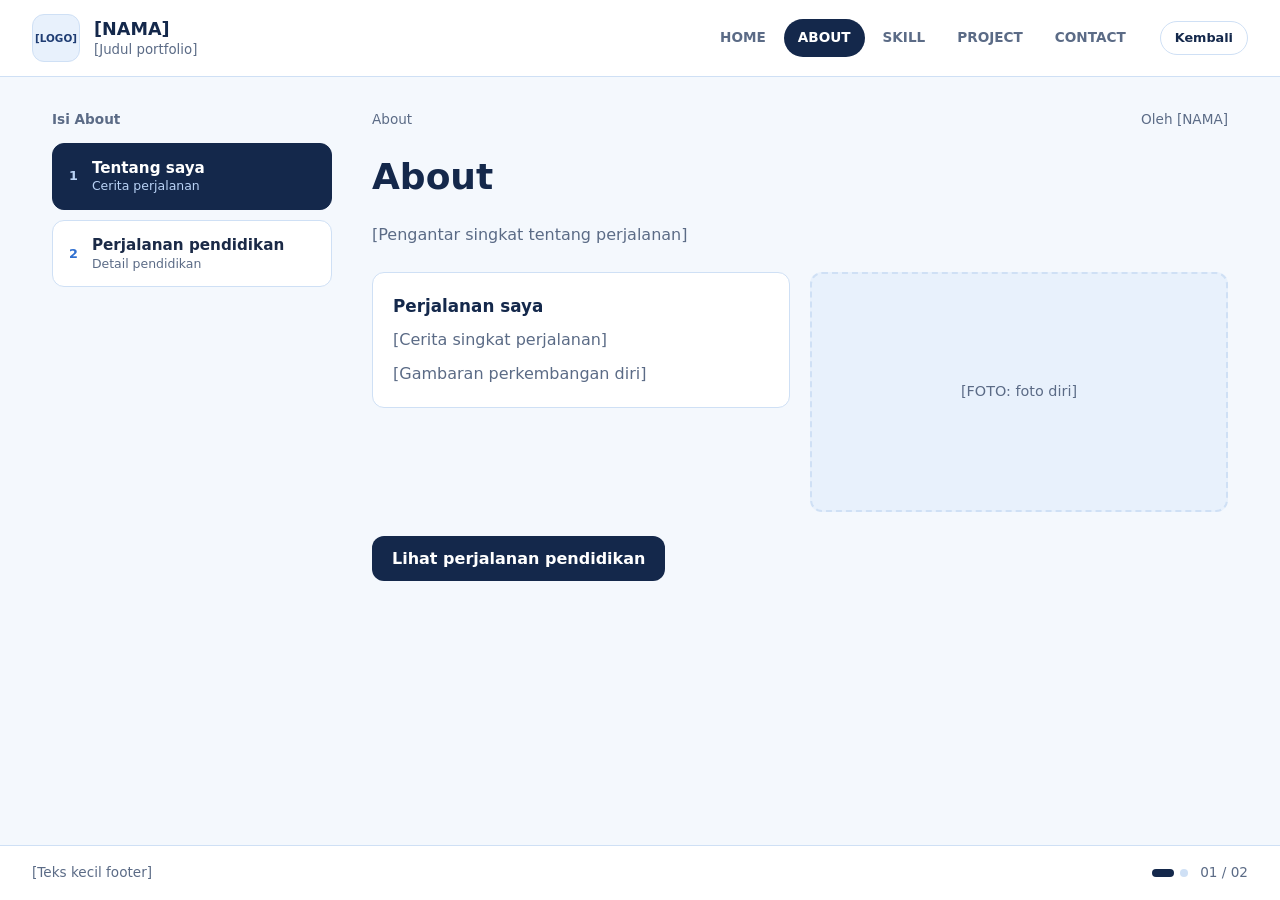
==== about.html @ 1fc6179e "awalan" ====
<!DOCTYPE html>
<html lang="id">
<head>
  <meta charset="UTF-8">
  <meta name="viewport" content="width=device-width, initial-scale=1">
  <title>About | [NAMA]</title>
  <link rel="stylesheet" href="css/base.css">
  <link rel="stylesheet" href="css/layout.css">
  <link rel="stylesheet" href="css/components.css">
  <link rel="stylesheet" href="css/responsive.css">
  <script src="js/script.js" defer></script>
</head>
<body>
  <header class="site-header">
    <a class="brand" href="index.html">
      <span class="brand-logo">[LOGO]</span>
      <span class="brand-text"><strong>[NAMA]</strong><small>[Judul portfolio]</small></span>
    </a>
    <div class="header-right">
      <button class="menu-toggle" type="button" aria-expanded="false" aria-controls="main-nav">Menu</button>
      <nav class="main-nav" id="main-nav" aria-label="Navigasi utama">
        <ul>
          <li><a href="index.html">HOME</a></li>
          <li><a href="about.html" aria-current="page">ABOUT</a></li>
          <li><a href="skill.html">SKILL</a></li>
          <li><a href="project.html">PROJECT</a></li>
          <li><a href="contact.html">CONTACT</a></li>
        </ul>
      </nav>
      <a class="back-link" href="index.html">Kembali</a>
    </div>
  </header>

  <div class="layout">
    <aside class="sidebar">
      <nav aria-label="Isi About">
        <p class="sidebar-title">Isi About</p>
        <ul class="side-list">
          <li><a class="side-item is-active" aria-current="page" href="#cerita"><span class="side-num">1</span><span class="side-text"><strong>Tentang saya</strong><small>Cerita perjalanan</small></span></a></li>
          <li><a class="side-item" href="#pendidikan"><span class="side-num">2</span><span class="side-text"><strong>Perjalanan pendidikan</strong><small>Detail pendidikan</small></span></a></li>
        </ul>
      </nav>
    </aside>
    <main class="content">
      <article class="panel" id="cerita">
        <div class="content-top">
          <p class="breadcrumb">About</p>
          <p class="author">Oleh [NAMA]</p>
        </div>
        <h1>About</h1>
        <p class="lead">[Pengantar singkat tentang perjalanan]</p>
        <section class="two-column">
          <div class="card"><h2>Perjalanan saya</h2><p>[Cerita singkat perjalanan]</p><p>[Gambaran perkembangan diri]</p></div>
          <div class="photo-placeholder" role="img" aria-label="Tempat foto">[FOTO: foto diri]</div>
        </section>
        <a class="button" href="#pendidikan">Lihat perjalanan pendidikan</a>
      </article>
      <article class="panel" id="pendidikan" hidden>
        <div class="content-top">
          <p class="breadcrumb">About · Perjalanan pendidikan</p>
          <p class="author">Oleh [NAMA]</p>
        </div>
        <h1>Perjalanan pendidikan</h1>
        <p class="lead">[Pengantar singkat pendidikan]</p>
        <ol class="timeline"><li class="timeline-item"><p class="timeline-year">[Tahun]</p><div class="card"><h3>[Jenjang]</h3><p>[Nama institusi]</p><p>[Keterangan]</p></div></li><li class="timeline-item"><p class="timeline-year">[Tahun]</p><div class="card"><h3>[Jenjang]</h3><p>[Nama institusi]</p><p>[Keterangan]</p></div></li><li class="timeline-item"><p class="timeline-year">[Tahun]</p><div class="card"><h3>[Jenjang]</h3><p>[Nama institusi]</p><p>[Keterangan]</p></div></li></ol>
      </article>
    </main>
  </div>

  <footer class="site-footer">
    <p class="footer-note">[Teks kecil footer]</p>
    <div class="page-indicator" role="img" aria-label="Halaman 1 dari 2"><span class="dots"><span class="dot is-active"></span><span class="dot"></span></span><span class="count">01 / 02</span></div>
  </footer>
</body>
</html>
---- css/base.css ----
/* base.css - warna, font, reset, aturan dasar. Ubah warna tema di :root. */
:root {
  --bg: #f4f8fd;
  --surface: #ffffff;
  --tint: #e8f1fc;
  --line: #cfe0f5;
  --navy: #14284b;
  --navy-soft: #1f3d73;
  --blue: #2f6fd0;
  --ink: #1b2a47;
  --muted: #5b6b86;
  --green: #1e9e5a;
  --red: #d64545;
  --radius: 12px;
  --font: "Segoe UI", system-ui, -apple-system, Roboto, Arial, sans-serif;
}

*, *::before, *::after { box-sizing: border-box; }
html { scroll-behavior: smooth; }
@media (prefers-reduced-motion: reduce) { html { scroll-behavior: auto; } }
body {
  margin: 0;
  min-height: 100vh;
  display: flex;
  flex-direction: column;
  background: var(--bg);
  color: var(--ink);
  font-family: var(--font);
  line-height: 1.6;
}
h1, h2, h3, p, ul, ol { margin: 0; }
ul, ol { padding: 0; list-style: none; }
a { color: inherit; text-decoration: none; }
button { font: inherit; cursor: pointer; }
[hidden] { display: none !important; }

h1 { font-size: 2.25rem; line-height: 1.2; color: var(--navy); }
h2 { font-size: 1.05rem; color: var(--navy); }
h3 { font-size: 0.95rem; color: var(--navy); }

:focus-visible { outline: 3px solid var(--blue); outline-offset: 2px; }

.visually-hidden {
  position: absolute; width: 1px; height: 1px; overflow: hidden;
  clip: rect(0 0 0 0); white-space: nowrap;
}
---- css/layout.css ----
/* layout.css - kerangka halaman: header, sidebar + konten, footer. */
.site-header {
  display: flex;
  align-items: center;
  justify-content: space-between;
  gap: 24px;
  padding: 14px 32px;
  background: var(--surface);
  border-bottom: 1px solid var(--line);
}
.header-right { display: flex; align-items: center; gap: 20px; }

.layout {
  flex: 1;
  display: grid;
  grid-template-columns: 280px minmax(0, 1fr);
  gap: 40px;
  width: 100%;
  max-width: 1240px;
  margin: 0 auto;
  padding: 32px;
}
.layout--single { grid-template-columns: minmax(0, 1fr); }
.layout--single .content { max-width: 980px; width: 100%; margin: 0 auto; }

.sidebar { align-self: start; position: sticky; top: 24px; }
.content { display: flex; flex-direction: column; gap: 24px; min-width: 0; }
.panel, .content > article { display: flex; flex-direction: column; gap: 24px; }
.content-top { display: flex; justify-content: space-between; gap: 16px; }

.site-footer {
  display: flex;
  align-items: center;
  justify-content: space-between;
  gap: 16px;
  padding: 16px 32px;
  background: var(--surface);
  border-top: 1px solid var(--line);
  color: var(--muted);
  font-size: 0.85rem;
}
---- css/components.css ----
/* components.css - bagian-bagian kecil yang dipakai berulang. */

/* ---------- Header ---------- */
.brand { display: flex; align-items: center; gap: 14px; }
.brand-logo {
  display: grid; place-items: center;
  width: 48px; height: 48px;
  border: 1px solid var(--line); border-radius: var(--radius);
  background: var(--tint); color: var(--navy-soft);
  font-size: 0.65rem; font-weight: 700;
}
.brand-text { display: flex; flex-direction: column; line-height: 1.3; }
.brand-text strong { color: var(--navy); font-size: 1.1rem; }
.brand-text small { color: var(--muted); }

.main-nav ul { display: flex; gap: 4px; }
.main-nav a {
  display: block; padding: 8px 14px; border-radius: 999px;
  color: var(--muted); font-size: 0.85rem; font-weight: 600;
}
.main-nav a:hover { background: var(--tint); color: var(--navy); }
.main-nav a[aria-current="page"] { background: var(--navy); color: #fff; }

.back-link {
  padding: 6px 14px; border: 1px solid var(--line); border-radius: 999px;
  color: var(--navy); font-size: 0.8rem; font-weight: 600;
}
.back-link:hover { background: var(--tint); }
.menu-toggle { display: none; }  /* ditampilkan di responsive.css */

/* ---------- Sidebar ---------- */
.sidebar-title { margin-bottom: 12px; color: var(--muted); font-size: 0.85rem; font-weight: 600; }
.side-list { display: flex; flex-direction: column; gap: 10px; }
.side-item {
  position: relative;
  display: flex; align-items: center; gap: 14px;
  padding: 14px 40px 14px 16px;
  border: 1px solid var(--line); border-radius: var(--radius);
  background: var(--surface);
}
.side-item:hover { border-color: var(--blue); }
.side-item.is-active { background: var(--navy); border-color: var(--navy); color: #fff; }
.side-num { color: var(--blue); font-size: 0.8rem; font-weight: 700; }
.side-item.is-active .side-num { color: #b9d2f5; }
.side-text { display: flex; flex-direction: column; line-height: 1.35; }
.side-text strong { font-size: 0.95rem; }
.side-text small { color: var(--muted); font-size: 0.78rem; }
.side-item.is-active small { color: #b9d2f5; }

/* ---------- Status project ---------- */
.status-dot { display: inline-block; width: 10px; height: 10px; border-radius: 50%; }
.status-dot--yes { background: var(--green); }
.status-dot--no { background: var(--red); }
.side-item .status-dot { position: absolute; top: 10px; right: 12px; box-shadow: 0 0 0 2px var(--surface); }
.side-item.is-active .status-dot { box-shadow: 0 0 0 2px var(--navy); }
.status-badge {
  display: inline-flex; align-items: center; gap: 8px; align-self: flex-start;
  padding: 4px 12px; border: 1px solid var(--line); border-radius: 999px;
  background: var(--surface); font-size: 0.8rem; color: var(--muted);
}

/* ---------- Isi halaman ---------- */
.breadcrumb, .author { color: var(--muted); font-size: 0.85rem; }
.lead { max-width: 65ch; color: var(--muted); }

.card {
  display: flex; flex-direction: column; gap: 8px;
  padding: 20px;
  border: 1px solid var(--line); border-radius: var(--radius);
  background: var(--surface);
}
.card p { color: var(--muted); }
.card-link:hover { border-color: var(--blue); }

.info-grid, .shortcut-grid { display: grid; gap: 16px; }
.info-grid { grid-template-columns: repeat(auto-fit, minmax(220px, 1fr)); }
.shortcut-grid { grid-template-columns: repeat(auto-fit, minmax(180px, 1fr)); }
.info-grid--two { grid-template-columns: repeat(auto-fit, minmax(280px, 1fr)); }

.two-column { display: grid; grid-template-columns: repeat(auto-fit, minmax(300px, 1fr)); gap: 20px; align-items: start; }

.photo-placeholder {
  display: grid; place-items: center; text-align: center;
  min-height: 240px; padding: 16px;
  border: 2px dashed var(--line); border-radius: var(--radius);
  background: var(--tint); color: var(--muted); font-size: 0.9rem;
}

.concept-map {
  display: flex; flex-direction: column; align-items: center; gap: 20px;
  padding: 24px; border-radius: var(--radius); background: var(--tint);
}
.concept-main {
  padding: 14px 28px; border-radius: var(--radius);
  background: var(--navy); color: #fff; font-weight: 600; text-align: center;
}
.concept-sub { display: flex; flex-wrap: wrap; justify-content: center; gap: 12px; }
.concept-sub li {
  padding: 10px 16px; border: 1px solid var(--line); border-radius: var(--radius);
  background: var(--surface); color: var(--muted); font-size: 0.85rem;
}

.point-list { display: flex; flex-direction: column; }
.point-list li { padding: 14px 0; border-bottom: 1px solid var(--line); }
.point-list li:first-child { padding-top: 0; }
.point-list p { color: var(--muted); font-size: 0.9rem; }

.note-box {
  display: flex; flex-direction: column; gap: 4px;
  padding: 16px 20px;
  border: 1px solid var(--line); border-left: 4px solid var(--navy); border-radius: var(--radius);
  background: var(--surface);
}
.note-box p { color: var(--muted); }

.tag-list { display: flex; flex-wrap: wrap; gap: 8px; }
.tag-list li { padding: 2px 12px; border-radius: 999px; background: var(--tint); color: var(--navy-soft); font-size: 0.85rem; }

.button {
  display: inline-block; align-self: flex-start;
  padding: 10px 20px; border-radius: var(--radius);
  background: var(--navy); color: #fff; font-weight: 600;
}
.button:hover { background: var(--navy-soft); }
.button--small { padding: 6px 14px; font-size: 0.85rem; margin-top: 8px; }

.timeline { display: flex; flex-direction: column; gap: 16px; border-left: 2px solid var(--line); padding-left: 20px; }
.timeline-year { margin-bottom: 4px; color: var(--blue); font-size: 0.85rem; font-weight: 700; }

/* ---------- Indikator halaman (footer) ---------- */
.page-indicator { display: flex; align-items: center; gap: 12px; }
.dots { display: flex; gap: 6px; }
.dot { width: 8px; height: 8px; border-radius: 999px; background: var(--line); }
.dot.is-active { width: 22px; background: var(--navy); }
---- css/responsive.css ----
/* responsive.css - tablet dan smartphone. Desktop ada di file css lain. */

/* ---------- Tablet dan di bawahnya (max 820px) ---------- */
@media (max-width: 820px) {
  .site-header { position: relative; padding: 12px 20px; }
  .layout { grid-template-columns: minmax(0, 1fr); gap: 20px; padding: 20px; }
  .site-footer { padding: 14px 20px; }

  /* Navbar menjadi menu dropdown yang dibuka tombol Menu */
  .menu-toggle {
    display: inline-block; padding: 6px 14px;
    border: 1px solid var(--line); border-radius: 999px;
    background: var(--surface); color: var(--navy); font-size: 0.8rem; font-weight: 600;
  }
  .main-nav {
    display: none; position: absolute; top: 100%; left: 0; right: 0; z-index: 10;
    padding: 8px 20px 16px; background: var(--surface);
    border-bottom: 1px solid var(--line);
  }
  .main-nav.is-open { display: block; }
  .main-nav ul { flex-direction: column; }
  .main-nav a { border-radius: var(--radius); padding: 12px 14px; }
  .header-right { gap: 10px; }

  /* Sidebar menjadi deretan tab yang bisa digeser ke samping */
  .sidebar { position: static; }
  .side-list { flex-direction: row; overflow-x: auto; padding-bottom: 6px; }
  .side-item { flex: 0 0 auto; min-width: 170px; }
  .side-text strong { white-space: nowrap; }
}

/* ---------- Smartphone (max 560px) ---------- */
@media (max-width: 560px) {
  h1 { font-size: 1.7rem; }
  .site-header { padding: 10px 16px; }
  .brand-logo { width: 40px; height: 40px; }
  .brand-text strong { font-size: 1rem; }
  .layout { padding: 16px; }
  .content-top { flex-direction: column; gap: 0; }
  .two-column { grid-template-columns: minmax(0, 1fr); }
  .photo-placeholder { min-height: 180px; }
  .site-footer { flex-direction: column; align-items: flex-start; gap: 8px; }
  .page-indicator { align-self: flex-end; }
}
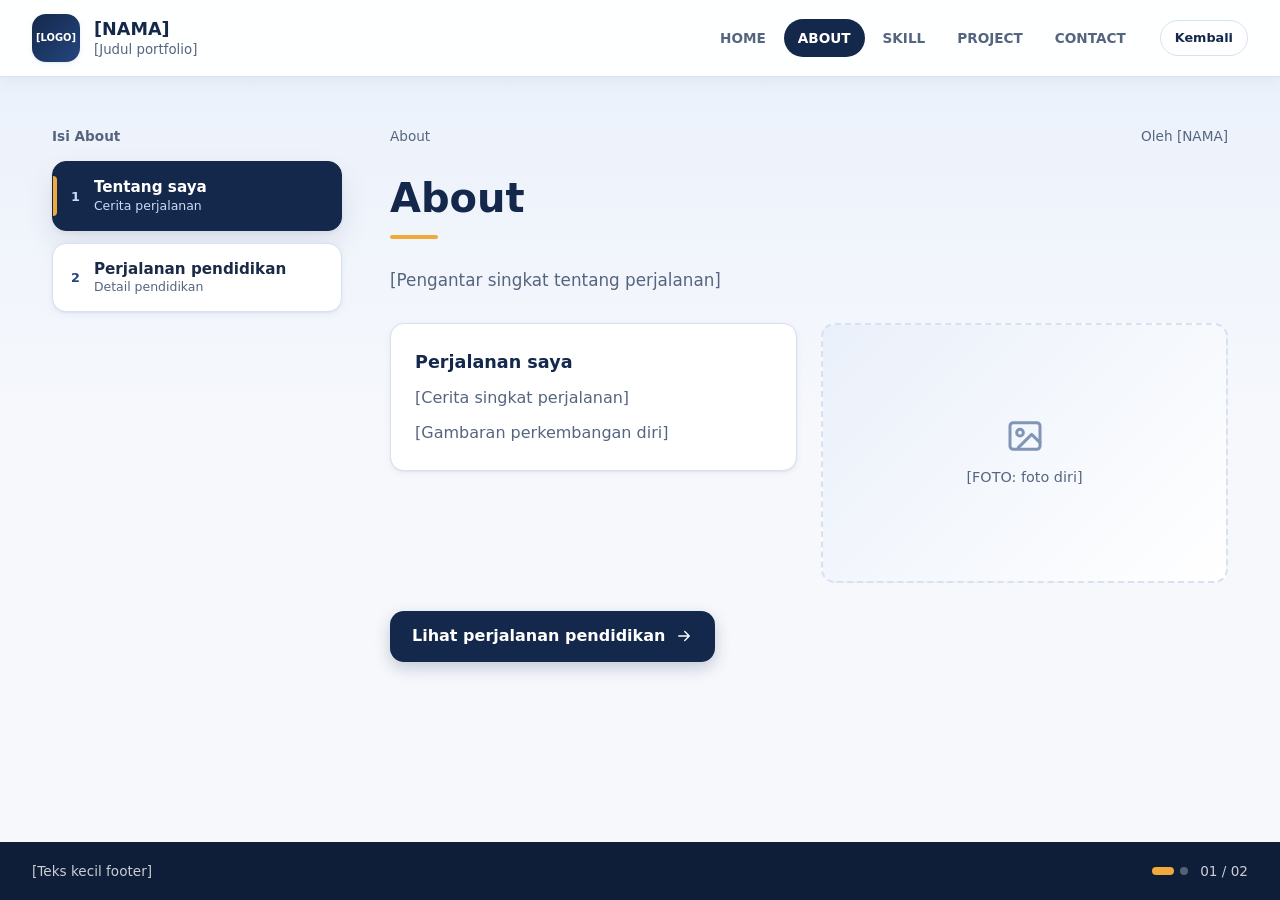
==== commit c83f7c1f: "revisi ui" ====
--- a/about.html
+++ b/about.html
@@ -20,14 +20,14 @@
       <button class="menu-toggle" type="button" aria-expanded="false" aria-controls="main-nav">Menu</button>
       <nav class="main-nav" id="main-nav" aria-label="Navigasi utama">
         <ul>
-          <li><a href="index.html">HOME</a></li>
-          <li><a href="about.html" aria-current="page">ABOUT</a></li>
-          <li><a href="skill.html">SKILL</a></li>
-          <li><a href="project.html">PROJECT</a></li>
-          <li><a href="contact.html">CONTACT</a></li>
+          <li><a href="index.html#home">HOME</a></li>
+          <li><a href="index.html#about" aria-current="true">ABOUT</a></li>
+          <li><a href="index.html#skill">SKILL</a></li>
+          <li><a href="index.html#project">PROJECT</a></li>
+          <li><a href="index.html#contact">CONTACT</a></li>
         </ul>
       </nav>
-      <a class="back-link" href="index.html">Kembali</a>
+      <a class="back-link" href="index.html#about">Kembali</a>
     </div>
   </header>
 
@@ -51,9 +51,9 @@
         <p class="lead">[Pengantar singkat tentang perjalanan]</p>
         <section class="two-column">
           <div class="card"><h2>Perjalanan saya</h2><p>[Cerita singkat perjalanan]</p><p>[Gambaran perkembangan diri]</p></div>
-          <div class="photo-placeholder" role="img" aria-label="Tempat foto">[FOTO: foto diri]</div>
+          <div class="photo-placeholder" role="img" aria-label="Tempat foto"><svg viewBox="0 0 24 24" fill="none" stroke="currentColor" stroke-width="1.8" stroke-linecap="round" stroke-linejoin="round" aria-hidden="true"><rect x="3" y="4" width="18" height="16" rx="2"/><circle cx="9" cy="10" r="2"/><path d="M21 16l-5-5-8 8"/></svg><span>[FOTO: foto diri]</span></div>
         </section>
-        <a class="button" href="#pendidikan">Lihat perjalanan pendidikan</a>
+        <a class="button" href="#pendidikan">Lihat perjalanan pendidikan<svg viewBox="0 0 24 24" fill="none" stroke="currentColor" stroke-width="1.8" stroke-linecap="round" stroke-linejoin="round" aria-hidden="true"><path d="M5 12h14M13 6l6 6-6 6"/></svg></a>
       </article>
       <article class="panel" id="pendidikan" hidden>
         <div class="content-top">
--- a/css/base.css
+++ b/css/base.css
@@ -1,32 +1,48 @@
-/* base.css - warna, font, reset, aturan dasar. Ubah warna tema di :root. */
+/* base.css - warna (60-30-10), font, reset. Ubah warna tema di :root. */
 :root {
-  --bg: #f4f8fd;
+  /* 60% putih / terang */
+  --white: #ffffff;
+  --bg: #f6f8fc;
   --surface: #ffffff;
-  --tint: #e8f1fc;
-  --line: #cfe0f5;
+  --tint: #eaf0fa;
+  --line: #d7e1f0;
+  /* 30% navy */
   --navy: #14284b;
-  --navy-soft: #1f3d73;
-  --blue: #2f6fd0;
+  --navy-soft: #24467f;
+  --navy-deep: #0e1d38;
+  /* 10% aksen (amber) */
+  --accent: #f2a93b;
+  --accent-soft: #fdf0d9;
+  /* teks */
   --ink: #1b2a47;
-  --muted: #5b6b86;
+  --muted: #56657f;
+  /* status project (khusus penanda, jangan dipakai untuk dekorasi) */
   --green: #1e9e5a;
   --red: #d64545;
-  --radius: 12px;
+
+  --blue: var(--navy-soft);            /* nama lama, tetap dipakai beberapa aturan */
+  --radius: 14px;
+  --gutter: 32px;                      /* jarak pinggir layar kiri-kanan */
+  --shadow-sm: 0 1px 2px rgba(20, 40, 75, 0.06), 0 2px 8px rgba(20, 40, 75, 0.05);
+  --shadow: 0 2px 4px rgba(20, 40, 75, 0.05), 0 12px 28px rgba(20, 40, 75, 0.1);
   --font: "Segoe UI", system-ui, -apple-system, Roboto, Arial, sans-serif;
 }
 
 *, *::before, *::after { box-sizing: border-box; }
-html { scroll-behavior: smooth; }
-@media (prefers-reduced-motion: reduce) { html { scroll-behavior: auto; } }
+html { scroll-behavior: smooth; scroll-padding-top: 76px; }
+@media (prefers-reduced-motion: reduce) {
+  html { scroll-behavior: auto; }
+  * { transition: none !important; }
+}
 body {
   margin: 0;
   min-height: 100vh;
   display: flex;
   flex-direction: column;
-  background: var(--bg);
+  background: var(--bg) linear-gradient(180deg, #e9f0fb 0, var(--bg) 420px) no-repeat;
   color: var(--ink);
   font-family: var(--font);
-  line-height: 1.6;
+  line-height: 1.65;
 }
 h1, h2, h3, p, ul, ol { margin: 0; }
 ul, ol { padding: 0; list-style: none; }
@@ -34,11 +50,12 @@
 button { font: inherit; cursor: pointer; }
 [hidden] { display: none !important; }
 
-h1 { font-size: 2.25rem; line-height: 1.2; color: var(--navy); }
-h2 { font-size: 1.05rem; color: var(--navy); }
-h3 { font-size: 0.95rem; color: var(--navy); }
+h1 { font-size: 2.5rem; line-height: 1.15; color: var(--navy); text-wrap: balance; }
+h2 { font-size: 1.1rem; color: var(--navy); }
+h3 { font-size: 1rem; color: var(--navy); }
 
-:focus-visible { outline: 3px solid var(--blue); outline-offset: 2px; }
+:focus-visible { outline: 3px solid var(--navy-soft); outline-offset: 3px; }
+.section--navy :focus-visible { outline-color: var(--accent); }
 
 .visually-hidden {
   position: absolute; width: 1px; height: 1px; overflow: hidden;
--- a/css/layout.css
+++ b/css/layout.css
@@ -1,41 +1,62 @@
-/* layout.css - kerangka halaman: header, sidebar + konten, footer. */
+/* layout.css - kerangka halaman: header, sidebar + konten, bagian scroll, footer. */
 .site-header {
-  display: flex;
-  align-items: center;
-  justify-content: space-between;
-  gap: 24px;
-  padding: 14px 32px;
-  background: var(--surface);
+  position: sticky; top: 0; z-index: 20;
+  display: flex; align-items: center; justify-content: space-between; gap: 24px;
+  padding: 14px var(--gutter);
+  background: rgba(255, 255, 255, 0.94);
+  backdrop-filter: blur(8px);
   border-bottom: 1px solid var(--line);
+  box-shadow: 0 4px 16px rgba(20, 40, 75, 0.05);
 }
 .header-right { display: flex; align-items: center; gap: 20px; }
 
+/* ----- halaman detail (about, skill, project) ----- */
 .layout {
   flex: 1;
   display: grid;
-  grid-template-columns: 280px minmax(0, 1fr);
-  gap: 40px;
-  width: 100%;
-  max-width: 1240px;
-  margin: 0 auto;
-  padding: 32px;
+  grid-template-columns: 290px minmax(0, 1fr);
+  gap: 48px;
+  width: 100%; max-width: 1240px; margin: 0 auto;
+  padding: 48px var(--gutter) 64px;
 }
-.layout--single { grid-template-columns: minmax(0, 1fr); }
-.layout--single .content { max-width: 980px; width: 100%; margin: 0 auto; }
-
-.sidebar { align-self: start; position: sticky; top: 24px; }
-.content { display: flex; flex-direction: column; gap: 24px; min-width: 0; }
-.panel, .content > article { display: flex; flex-direction: column; gap: 24px; }
+.sidebar { align-self: start; position: sticky; top: 100px; }
+.content { display: flex; flex-direction: column; gap: 28px; min-width: 0; }
+.panel { display: flex; flex-direction: column; gap: 28px; }
 .content-top { display: flex; justify-content: space-between; gap: 16px; }
 
+/* ----- halaman utama (index.html): bagian yang di-scroll ----- */
+.sections { flex: 1; }
+.section {
+  position: relative; overflow: hidden;
+  display: flex; align-items: center;
+  min-height: calc(100vh - 76px);
+  padding: 88px var(--gutter);
+  background: var(--white);
+}
+.section--soft { background: linear-gradient(180deg, var(--bg), #eaf0fa); }
+.section--navy {
+  background:
+    radial-gradient(700px 360px at 88% 0%, rgba(120, 165, 235, 0.22), transparent 70%),
+    linear-gradient(135deg, var(--navy) 0%, var(--navy-soft) 100%);
+  color: #fff;
+}
+/* lingkaran dekoratif halus */
+.section--navy::before, .section--navy::after {
+  content: ""; position: absolute; border-radius: 50%; pointer-events: none;
+  border: 1px solid rgba(255, 255, 255, 0.12);
+}
+.section--navy::before { width: 460px; height: 460px; right: -140px; top: -160px; }
+.section--navy::after { width: 260px; height: 260px; left: -90px; bottom: -110px; }
+.section-inner {
+  position: relative; z-index: 1;
+  display: flex; flex-direction: column; gap: 28px;
+  width: 100%; max-width: 1100px; margin: 0 auto;
+}
+
 .site-footer {
-  display: flex;
-  align-items: center;
-  justify-content: space-between;
-  gap: 16px;
-  padding: 16px 32px;
-  background: var(--surface);
-  border-top: 1px solid var(--line);
-  color: var(--muted);
+  display: flex; align-items: center; justify-content: space-between; gap: 16px;
+  padding: 18px var(--gutter);
+  background: var(--navy-deep);
+  color: rgba(255, 255, 255, 0.78);
   font-size: 0.85rem;
 }
--- a/css/components.css
+++ b/css/components.css
@@ -3,11 +3,10 @@
 /* ---------- Header ---------- */
 .brand { display: flex; align-items: center; gap: 14px; }
 .brand-logo {
-  display: grid; place-items: center;
-  width: 48px; height: 48px;
-  border: 1px solid var(--line); border-radius: var(--radius);
-  background: var(--tint); color: var(--navy-soft);
-  font-size: 0.65rem; font-weight: 700;
+  display: grid; place-items: center; width: 48px; height: 48px;
+  border-radius: var(--radius);
+  background: linear-gradient(135deg, var(--navy), var(--navy-soft));
+  color: #fff; font-size: 0.62rem; font-weight: 700; box-shadow: var(--shadow-sm);
 }
 .brand-text { display: flex; flex-direction: column; line-height: 1.3; }
 .brand-text strong { color: var(--navy); font-size: 1.1rem; }
@@ -16,119 +15,154 @@
 .main-nav ul { display: flex; gap: 4px; }
 .main-nav a {
   display: block; padding: 8px 14px; border-radius: 999px;
-  color: var(--muted); font-size: 0.85rem; font-weight: 600;
+  color: var(--muted); font-size: 0.85rem; font-weight: 600; transition: background 0.2s, color 0.2s;
 }
 .main-nav a:hover { background: var(--tint); color: var(--navy); }
-.main-nav a[aria-current="page"] { background: var(--navy); color: #fff; }
+.main-nav a[aria-current] { background: var(--navy); color: #fff; }
 
 .back-link {
   padding: 6px 14px; border: 1px solid var(--line); border-radius: 999px;
-  color: var(--navy); font-size: 0.8rem; font-weight: 600;
+  background: #fff; color: var(--navy); font-size: 0.8rem; font-weight: 600;
 }
 .back-link:hover { background: var(--tint); }
 .menu-toggle { display: none; }  /* ditampilkan di responsive.css */
 
+/* ---------- Ikon sederhana (SVG inline) ---------- */
+.icon {
+  display: grid; place-items: center; width: 46px; height: 46px; margin-bottom: 6px;
+  border-radius: 12px; background: var(--accent-soft); color: var(--navy);
+}
+.icon svg { width: 22px; height: 22px; }
+
 /* ---------- Sidebar ---------- */
-.sidebar-title { margin-bottom: 12px; color: var(--muted); font-size: 0.85rem; font-weight: 600; }
-.side-list { display: flex; flex-direction: column; gap: 10px; }
+.sidebar-title { margin-bottom: 14px; color: var(--muted); font-size: 0.85rem; font-weight: 600; }
+.side-list { display: flex; flex-direction: column; gap: 12px; }
 .side-item {
-  position: relative;
-  display: flex; align-items: center; gap: 14px;
-  padding: 14px 40px 14px 16px;
+  position: relative; display: flex; align-items: center; gap: 14px;
+  padding: 15px 42px 15px 18px;
   border: 1px solid var(--line); border-radius: var(--radius);
-  background: var(--surface);
+  background: var(--surface); box-shadow: var(--shadow-sm);
+  transition: transform 0.2s, box-shadow 0.2s, border-color 0.2s;
 }
-.side-item:hover { border-color: var(--blue); }
-.side-item.is-active { background: var(--navy); border-color: var(--navy); color: #fff; }
-.side-num { color: var(--blue); font-size: 0.8rem; font-weight: 700; }
-.side-item.is-active .side-num { color: #b9d2f5; }
+.side-item:hover { border-color: var(--navy-soft); transform: translateY(-1px); }
+.side-item.is-active { background: var(--navy); border-color: var(--navy); color: #fff; box-shadow: var(--shadow); }
+.side-item.is-active::before {
+  content: ""; position: absolute; left: 0; top: 14px; bottom: 14px; width: 4px;
+  border-radius: 0 4px 4px 0; background: var(--accent);
+}
+.side-num { color: var(--navy-soft); font-size: 0.8rem; font-weight: 700; }
+.side-item.is-active .side-num { color: #c9dbf7; }
 .side-text { display: flex; flex-direction: column; line-height: 1.35; }
 .side-text strong { font-size: 0.95rem; }
 .side-text small { color: var(--muted); font-size: 0.78rem; }
-.side-item.is-active small { color: #b9d2f5; }
+.side-item.is-active small { color: #c9dbf7; }
 
 /* ---------- Status project ---------- */
 .status-dot { display: inline-block; width: 10px; height: 10px; border-radius: 50%; }
 .status-dot--yes { background: var(--green); }
 .status-dot--no { background: var(--red); }
-.side-item .status-dot { position: absolute; top: 10px; right: 12px; box-shadow: 0 0 0 2px var(--surface); }
+.side-item .status-dot { position: absolute; top: 11px; right: 13px; box-shadow: 0 0 0 2px var(--surface); }
 .side-item.is-active .status-dot { box-shadow: 0 0 0 2px var(--navy); }
 .status-badge {
   display: inline-flex; align-items: center; gap: 8px; align-self: flex-start;
-  padding: 4px 12px; border: 1px solid var(--line); border-radius: 999px;
-  background: var(--surface); font-size: 0.8rem; color: var(--muted);
+  padding: 5px 14px; border: 1px solid var(--line); border-radius: 999px;
+  background: #fff; box-shadow: var(--shadow-sm); font-size: 0.8rem; color: var(--muted);
 }
+.status-legend { display: flex; flex-wrap: wrap; align-items: center; gap: 8px 10px; color: var(--muted); font-size: 0.85rem; }
+.status-legend .status-dot { margin-left: 8px; }
+.status-legend .status-dot:first-child { margin-left: 0; }
 
 /* ---------- Isi halaman ---------- */
 .breadcrumb, .author { color: var(--muted); font-size: 0.85rem; }
-.lead { max-width: 65ch; color: var(--muted); }
+.lead { max-width: 62ch; color: var(--muted); font-size: 1.05rem; }
+.section--navy .lead { color: rgba(255, 255, 255, 0.8); }
+.section--navy h1, .section--navy .section-title { color: #fff; }
+.section-title { font-size: 1.9rem; line-height: 1.25; color: var(--navy); text-wrap: balance; }
+/* garis aksen kecil di bawah judul */
+.section-title::after, .section--navy h1::after, .panel h1::after {
+  content: ""; display: block; width: 48px; height: 4px; margin-top: 14px;
+  border-radius: 4px; background: var(--accent);
+}
 
 .card {
-  display: flex; flex-direction: column; gap: 8px;
-  padding: 20px;
+  display: flex; flex-direction: column; gap: 8px; padding: 24px;
   border: 1px solid var(--line); border-radius: var(--radius);
-  background: var(--surface);
+  background: var(--surface); box-shadow: var(--shadow-sm);
 }
 .card p { color: var(--muted); }
-.card-link:hover { border-color: var(--blue); }
+.section--navy .card { border-color: transparent; box-shadow: 0 10px 30px rgba(6, 16, 36, 0.28); }
+.card-link, .project-card { transition: transform 0.2s, box-shadow 0.2s, border-color 0.2s; }
+.card-link:hover, .project-card:hover { transform: translateY(-3px); box-shadow: var(--shadow); border-color: var(--navy-soft); }
 
-.info-grid, .shortcut-grid { display: grid; gap: 16px; }
-.info-grid { grid-template-columns: repeat(auto-fit, minmax(220px, 1fr)); }
-.shortcut-grid { grid-template-columns: repeat(auto-fit, minmax(180px, 1fr)); }
+.info-grid, .project-grid { display: grid; gap: 20px; }
+.info-grid { grid-template-columns: repeat(auto-fit, minmax(230px, 1fr)); }
 .info-grid--two { grid-template-columns: repeat(auto-fit, minmax(280px, 1fr)); }
+.project-grid { grid-template-columns: repeat(auto-fit, minmax(300px, 1fr)); }
+.project-card { position: relative; padding-right: 40px; }
+.project-card .status-dot { position: absolute; top: 18px; right: 18px; }
 
-.two-column { display: grid; grid-template-columns: repeat(auto-fit, minmax(300px, 1fr)); gap: 20px; align-items: start; }
+.two-column { display: grid; grid-template-columns: repeat(auto-fit, minmax(300px, 1fr)); gap: 24px; align-items: start; }
 
 .photo-placeholder {
-  display: grid; place-items: center; text-align: center;
-  min-height: 240px; padding: 16px;
+  display: flex; flex-direction: column; align-items: center; justify-content: center; gap: 10px;
+  min-height: 260px; padding: 20px; text-align: center;
   border: 2px dashed var(--line); border-radius: var(--radius);
-  background: var(--tint); color: var(--muted); font-size: 0.9rem;
+  background: linear-gradient(135deg, var(--tint), #fff);
+  color: var(--muted); font-size: 0.9rem;
 }
+.photo-placeholder svg { width: 40px; height: 40px; color: var(--navy-soft); opacity: 0.55; }
 
 .concept-map {
-  display: flex; flex-direction: column; align-items: center; gap: 20px;
-  padding: 24px; border-radius: var(--radius); background: var(--tint);
+  display: flex; flex-direction: column; align-items: center; gap: 22px; padding: 28px;
+  border: 1px solid var(--line); border-radius: var(--radius);
+  background: linear-gradient(180deg, var(--tint), #fff); box-shadow: var(--shadow-sm);
 }
 .concept-main {
-  padding: 14px 28px; border-radius: var(--radius);
-  background: var(--navy); color: #fff; font-weight: 600; text-align: center;
+  padding: 14px 28px; border-radius: var(--radius); background: var(--navy);
+  box-shadow: var(--shadow); color: #fff; font-weight: 600; text-align: center;
 }
 .concept-sub { display: flex; flex-wrap: wrap; justify-content: center; gap: 12px; }
 .concept-sub li {
   padding: 10px 16px; border: 1px solid var(--line); border-radius: var(--radius);
-  background: var(--surface); color: var(--muted); font-size: 0.85rem;
+  background: #fff; box-shadow: var(--shadow-sm); color: var(--muted); font-size: 0.85rem;
 }
 
 .point-list { display: flex; flex-direction: column; }
-.point-list li { padding: 14px 0; border-bottom: 1px solid var(--line); }
+.point-list li { padding: 16px 0; border-bottom: 1px solid var(--line); }
 .point-list li:first-child { padding-top: 0; }
 .point-list p { color: var(--muted); font-size: 0.9rem; }
 
 .note-box {
-  display: flex; flex-direction: column; gap: 4px;
-  padding: 16px 20px;
-  border: 1px solid var(--line); border-left: 4px solid var(--navy); border-radius: var(--radius);
-  background: var(--surface);
+  display: flex; flex-direction: column; gap: 4px; padding: 20px 24px;
+  border: 1px solid var(--line); border-left: 4px solid var(--accent); border-radius: var(--radius);
+  background: var(--surface); box-shadow: var(--shadow-sm);
 }
 .note-box p { color: var(--muted); }
 
 .tag-list { display: flex; flex-wrap: wrap; gap: 8px; }
-.tag-list li { padding: 2px 12px; border-radius: 999px; background: var(--tint); color: var(--navy-soft); font-size: 0.85rem; }
+.tag-list li { padding: 3px 12px; border-radius: 999px; background: var(--tint); color: var(--navy-soft); font-size: 0.85rem; }
 
 .button {
-  display: inline-block; align-self: flex-start;
-  padding: 10px 20px; border-radius: var(--radius);
-  background: var(--navy); color: #fff; font-weight: 600;
+  display: inline-flex; align-items: center; gap: 10px; align-self: flex-start;
+  padding: 12px 22px; border-radius: var(--radius);
+  background: var(--navy); box-shadow: 0 6px 16px rgba(20, 40, 75, 0.22);
+  color: #fff; font-weight: 600; transition: transform 0.2s, background 0.2s;
 }
-.button:hover { background: var(--navy-soft); }
-.button--small { padding: 6px 14px; font-size: 0.85rem; margin-top: 8px; }
+.button svg { width: 18px; height: 18px; transition: transform 0.2s; }
+.button:hover { background: var(--navy-soft); transform: translateY(-1px); }
+.button:hover svg { transform: translateX(3px); }
+.button--small { padding: 7px 16px; font-size: 0.85rem; margin-top: 8px; }
 
-.timeline { display: flex; flex-direction: column; gap: 16px; border-left: 2px solid var(--line); padding-left: 20px; }
-.timeline-year { margin-bottom: 4px; color: var(--blue); font-size: 0.85rem; font-weight: 700; }
+.timeline { display: flex; flex-direction: column; gap: 20px; border-left: 2px solid var(--line); padding-left: 24px; margin-left: 6px; }
+.timeline-item { position: relative; }
+.timeline-item::before {
+  content: ""; position: absolute; left: -33px; top: 4px; width: 14px; height: 14px;
+  border-radius: 50%; background: var(--accent); border: 3px solid var(--bg);
+}
+.timeline-year { margin-bottom: 6px; color: var(--navy-soft); font-size: 0.85rem; font-weight: 700; }
 
-/* ---------- Indikator halaman (footer) ---------- */
+/* ---------- Indikator halaman (footer gelap) ---------- */
 .page-indicator { display: flex; align-items: center; gap: 12px; }
 .dots { display: flex; gap: 6px; }
-.dot { width: 8px; height: 8px; border-radius: 999px; background: var(--line); }
-.dot.is-active { width: 22px; background: var(--navy); }
+.dot { width: 8px; height: 8px; border-radius: 999px; background: rgba(255, 255, 255, 0.3); }
+.dot.is-active { width: 22px; background: var(--accent); }
--- a/css/responsive.css
+++ b/css/responsive.css
@@ -1,44 +1,50 @@
-/* responsive.css - tablet dan smartphone. Desktop ada di file css lain. */
+/* responsive.css - tablet dan smartphone. Jarak pinggir diatur lewat --gutter. */
 
 /* ---------- Tablet dan di bawahnya (max 820px) ---------- */
 @media (max-width: 820px) {
-  .site-header { position: relative; padding: 12px 20px; }
-  .layout { grid-template-columns: minmax(0, 1fr); gap: 20px; padding: 20px; }
-  .site-footer { padding: 14px 20px; }
+  :root { --gutter: 40px; }
+  .site-header { padding-block: 12px; }
+  .layout { grid-template-columns: minmax(0, 1fr); gap: 28px; padding-top: 32px; padding-bottom: 48px; }
+  .section { min-height: auto; padding-block: 72px; }
+  .site-footer { padding-block: 16px; }
 
   /* Navbar menjadi menu dropdown yang dibuka tombol Menu */
   .menu-toggle {
-    display: inline-block; padding: 6px 14px;
+    display: inline-block; padding: 7px 16px;
     border: 1px solid var(--line); border-radius: 999px;
-    background: var(--surface); color: var(--navy); font-size: 0.8rem; font-weight: 600;
+    background: #fff; color: var(--navy); font-size: 0.8rem; font-weight: 600;
   }
   .main-nav {
     display: none; position: absolute; top: 100%; left: 0; right: 0; z-index: 10;
-    padding: 8px 20px 16px; background: var(--surface);
-    border-bottom: 1px solid var(--line);
+    padding: 8px var(--gutter) 18px; background: #fff;
+    border-bottom: 1px solid var(--line); box-shadow: 0 12px 24px rgba(20, 40, 75, 0.1);
   }
   .main-nav.is-open { display: block; }
   .main-nav ul { flex-direction: column; }
-  .main-nav a { border-radius: var(--radius); padding: 12px 14px; }
+  .main-nav a { border-radius: var(--radius); padding: 13px 16px; }
   .header-right { gap: 10px; }
 
   /* Sidebar menjadi deretan tab yang bisa digeser ke samping */
   .sidebar { position: static; }
-  .side-list { flex-direction: row; overflow-x: auto; padding-bottom: 6px; }
-  .side-item { flex: 0 0 auto; min-width: 170px; }
+  .side-list { flex-direction: row; overflow-x: auto; padding: 8px 14px 26px; margin: -8px -14px -18px; }  /* ruang untuk bayangan agar tidak terpotong */
+  .side-item { flex: 0 0 auto; min-width: 180px; }
   .side-text strong { white-space: nowrap; }
 }
 
 /* ---------- Smartphone (max 560px) ---------- */
 @media (max-width: 560px) {
-  h1 { font-size: 1.7rem; }
-  .site-header { padding: 10px 16px; }
-  .brand-logo { width: 40px; height: 40px; }
+  :root { --gutter: 24px; }
+  h1 { font-size: 2rem; }
+  .section-title { font-size: 1.6rem; }
+  .section { padding-block: 56px; }
+  .section-inner, .content, .panel { gap: 24px; }
+  .layout { padding-top: 24px; padding-bottom: 40px; }
+  .brand-logo { width: 42px; height: 42px; }
   .brand-text strong { font-size: 1rem; }
-  .layout { padding: 16px; }
   .content-top { flex-direction: column; gap: 0; }
   .two-column { grid-template-columns: minmax(0, 1fr); }
-  .photo-placeholder { min-height: 180px; }
-  .site-footer { flex-direction: column; align-items: flex-start; gap: 8px; }
+  .info-grid, .project-grid, .info-grid--two { grid-template-columns: minmax(0, 1fr); gap: 16px; }
+  .photo-placeholder { min-height: 200px; }
+  .site-footer { flex-direction: column; align-items: flex-start; gap: 10px; }
   .page-indicator { align-self: flex-end; }
 }
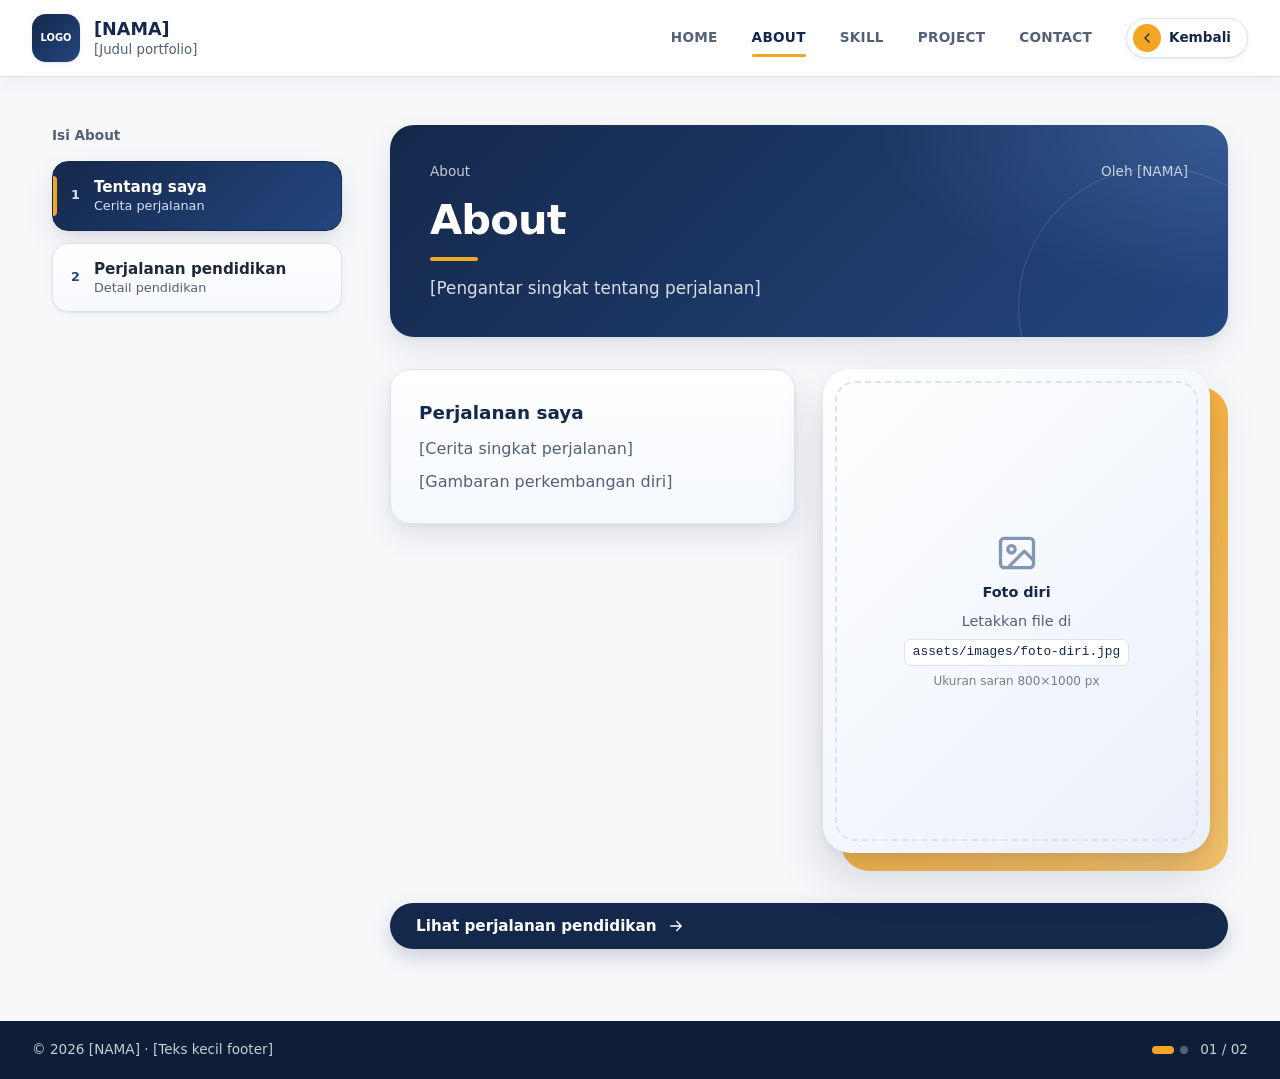
==== commit c1013238: "revisi ui" ====
--- a/about.html
+++ b/about.html
@@ -1,75 +1,288 @@
 <!DOCTYPE html>
 <html lang="id">
-<head>
-  <meta charset="UTF-8">
-  <meta name="viewport" content="width=device-width, initial-scale=1">
-  <title>About | [NAMA]</title>
-  <link rel="stylesheet" href="css/base.css">
-  <link rel="stylesheet" href="css/layout.css">
-  <link rel="stylesheet" href="css/components.css">
-  <link rel="stylesheet" href="css/responsive.css">
-  <script src="js/script.js" defer></script>
-</head>
-<body>
-  <header class="site-header">
-    <a class="brand" href="index.html">
-      <span class="brand-logo">[LOGO]</span>
-      <span class="brand-text"><strong>[NAMA]</strong><small>[Judul portfolio]</small></span>
+  <head>
+    <meta charset="utf-8"/>
+    <meta content="width=device-width, initial-scale=1" name="viewport"/>
+    <title>
+      About | [NAMA]
+    </title>
+    <meta content="[Deskripsi singkat halaman ini untuk Google, maksimal 160 karakter]" name="description"/>
+    <meta content="#14284b" name="theme-color"/>
+    <meta content="website" property="og:type"/>
+    <meta content="[NAMA] | Portfolio" property="og:title"/>
+    <meta content="[Deskripsi singkat]" property="og:description"/>
+    <link href="favicon.svg" rel="icon" type="image/svg+xml"/>
+    <link href="css/base.css" rel="stylesheet"/>
+    <link href="css/layout.css" rel="stylesheet"/>
+    <link href="css/components.css" rel="stylesheet"/>
+    <link href="css/responsive.css" rel="stylesheet"/>
+    <script defer="" src="js/script.js">
+    </script>
+  </head>
+  <body>
+    <a class="skip-link" href="#konten">
+      Lewati ke konten
     </a>
-    <div class="header-right">
-      <button class="menu-toggle" type="button" aria-expanded="false" aria-controls="main-nav">Menu</button>
-      <nav class="main-nav" id="main-nav" aria-label="Navigasi utama">
-        <ul>
-          <li><a href="index.html#home">HOME</a></li>
-          <li><a href="index.html#about" aria-current="true">ABOUT</a></li>
-          <li><a href="index.html#skill">SKILL</a></li>
-          <li><a href="index.html#project">PROJECT</a></li>
-          <li><a href="index.html#contact">CONTACT</a></li>
-        </ul>
-      </nav>
-      <a class="back-link" href="index.html#about">Kembali</a>
+    <!-- Kumpulan ikon (jangan diubah) -->
+<svg width="0" height="0" style="position:absolute" aria-hidden="true" focusable="false"><defs><symbol id="i-arrow" viewBox="0 0 24 24"><path d="M5 12h14M13 6l6 6-6 6"/></symbol><symbol id="i-menu" viewBox="0 0 24 24"><path d="M4 7h16M4 12h16M4 17h16"/></symbol><symbol id="i-back" viewBox="0 0 24 24"><path d="M15 6l-6 6 6 6"/></symbol><symbol id="i-external" viewBox="0 0 24 24"><path d="M14 4h6v6M20 4l-9 9M18 14v5a1 1 0 01-1 1H5a1 1 0 01-1-1V7a1 1 0 011-1h5"/></symbol><symbol id="i-image" viewBox="0 0 24 24"><rect x="3" y="4" width="18" height="16" rx="2"/><circle cx="9" cy="10" r="2"/><path d="M21 16l-5-5-8 8"/></symbol></defs></svg>
+    <header class="site-header">
+      <a class="brand" href="index.html">
+        <span class="brand-logo">
+          <span class="logo-text">
+            LOGO
+          </span>
+          <img alt="" height="96" src="logo.png" width="96"/>
+        </span>
+        <span class="brand-text">
+          <strong>
+            [NAMA]
+          </strong>
+          <small>
+            [Judul portfolio]
+          </small>
+        </span>
+      </a>
+      <div class="header-right">
+        <button aria-controls="main-nav" aria-expanded="false" class="menu-toggle" type="button">
+          <svg aria-hidden="true" class="i">
+            <use href="#i-menu">
+            </use>
+          </svg>
+          Menu
+        </button>
+        <nav aria-label="Navigasi utama" class="main-nav" id="main-nav">
+          <ul>
+            <li>
+              <a href="index.html#home">
+                HOME
+              </a>
+            </li>
+            <li>
+              <a aria-current="true" href="index.html#about">
+                ABOUT
+              </a>
+            </li>
+            <li>
+              <a href="index.html#skill">
+                SKILL
+              </a>
+            </li>
+            <li>
+              <a href="index.html#project">
+                PROJECT
+              </a>
+            </li>
+            <li>
+              <a href="index.html#contact">
+                CONTACT
+              </a>
+            </li>
+          </ul>
+        </nav>
+        <a class="back-link btn btn--back" href="index.html#about">
+          <span class="btn__circle">
+            <svg aria-hidden="true" class="i">
+              <use href="#i-back">
+              </use>
+            </svg>
+          </span>
+          <span class="btn__label">
+            Kembali
+          </span>
+        </a>
+      </div>
+    </header>
+    <div class="layout">
+      <aside class="sidebar">
+        <nav aria-label="Isi About">
+          <p class="sidebar-title">
+            Isi About
+          </p>
+          <ul class="side-list">
+            <li>
+              <a aria-current="page" class="side-item is-active" href="#cerita">
+                <span class="side-num">
+                  1
+                </span>
+                <span class="side-text">
+                  <strong>
+                    Tentang saya
+                  </strong>
+                  <small>
+                    Cerita perjalanan
+                  </small>
+                </span>
+              </a>
+            </li>
+            <li>
+              <a class="side-item" href="#pendidikan">
+                <span class="side-num">
+                  2
+                </span>
+                <span class="side-text">
+                  <strong>
+                    Perjalanan pendidikan
+                  </strong>
+                  <small>
+                    Detail pendidikan
+                  </small>
+                </span>
+              </a>
+            </li>
+          </ul>
+        </nav>
+      </aside>
+      <main class="content" id="konten">
+        <article class="panel" id="cerita">
+          <header class="panel-head">
+            <div class="content-top">
+              <p class="breadcrumb">
+                About
+              </p>
+              <p class="author">
+                Oleh [NAMA]
+              </p>
+            </div>
+            <h1>
+              About
+            </h1>
+            <p class="lead">
+              [Pengantar singkat tentang perjalanan]
+            </p>
+          </header>
+          <section class="two-column">
+            <div class="card">
+              <h2>
+                Perjalanan saya
+              </h2>
+              <p>
+                [Cerita singkat perjalanan]
+              </p>
+              <p>
+                [Gambaran perkembangan diri]
+              </p>
+            </div>
+            <figure class="photo-frame">
+              <div class="photo-slot">
+                <img alt="Foto diri [NAMA]" decoding="async" height="1000" loading="lazy" src="assets/images/foto-diri.jpg" width="800"/>
+                <div class="slot-empty">
+                  <svg aria-hidden="true" class="i">
+                    <use href="#i-image">
+                    </use>
+                  </svg>
+                  <strong>
+                    Foto diri
+                  </strong>
+                  <span>
+                    Letakkan file di
+                  </span>
+                  <code>
+                    assets/images/foto-diri.jpg
+                  </code>
+                  <small>
+                    Ukuran saran 800×1000 px
+                  </small>
+                </div>
+              </div>
+            </figure>
+          </section>
+          <a class="btn btn--secondary" href="#pendidikan">
+            Lihat perjalanan pendidikan
+            <svg aria-hidden="true" class="i">
+              <use href="#i-arrow">
+              </use>
+            </svg>
+          </a>
+        </article>
+        <article class="panel" hidden="" id="pendidikan">
+          <header class="panel-head">
+            <div class="content-top">
+              <p class="breadcrumb">
+                About · Perjalanan pendidikan
+              </p>
+              <p class="author">
+                Oleh [NAMA]
+              </p>
+            </div>
+            <h1>
+              Perjalanan pendidikan
+            </h1>
+            <p class="lead">
+              [Pengantar singkat pendidikan]
+            </p>
+          </header>
+          <ol class="timeline">
+            <li class="timeline-item">
+              <p class="timeline-year">
+                [Tahun]
+              </p>
+              <div class="card">
+                <h3>
+                  [Jenjang]
+                </h3>
+                <p>
+                  [Nama institusi]
+                </p>
+                <p>
+                  [Keterangan]
+                </p>
+              </div>
+            </li>
+            <li class="timeline-item">
+              <p class="timeline-year">
+                [Tahun]
+              </p>
+              <div class="card">
+                <h3>
+                  [Jenjang]
+                </h3>
+                <p>
+                  [Nama institusi]
+                </p>
+                <p>
+                  [Keterangan]
+                </p>
+              </div>
+            </li>
+            <li class="timeline-item">
+              <p class="timeline-year">
+                [Tahun]
+              </p>
+              <div class="card">
+                <h3>
+                  [Jenjang]
+                </h3>
+                <p>
+                  [Nama institusi]
+                </p>
+                <p>
+                  [Keterangan]
+                </p>
+              </div>
+            </li>
+          </ol>
+        </article>
+      </main>
     </div>
-  </header>
-
-  <div class="layout">
-    <aside class="sidebar">
-      <nav aria-label="Isi About">
-        <p class="sidebar-title">Isi About</p>
-        <ul class="side-list">
-          <li><a class="side-item is-active" aria-current="page" href="#cerita"><span class="side-num">1</span><span class="side-text"><strong>Tentang saya</strong><small>Cerita perjalanan</small></span></a></li>
-          <li><a class="side-item" href="#pendidikan"><span class="side-num">2</span><span class="side-text"><strong>Perjalanan pendidikan</strong><small>Detail pendidikan</small></span></a></li>
-        </ul>
-      </nav>
-    </aside>
-    <main class="content">
-      <article class="panel" id="cerita">
-        <div class="content-top">
-          <p class="breadcrumb">About</p>
-          <p class="author">Oleh [NAMA]</p>
-        </div>
-        <h1>About</h1>
-        <p class="lead">[Pengantar singkat tentang perjalanan]</p>
-        <section class="two-column">
-          <div class="card"><h2>Perjalanan saya</h2><p>[Cerita singkat perjalanan]</p><p>[Gambaran perkembangan diri]</p></div>
-          <div class="photo-placeholder" role="img" aria-label="Tempat foto"><svg viewBox="0 0 24 24" fill="none" stroke="currentColor" stroke-width="1.8" stroke-linecap="round" stroke-linejoin="round" aria-hidden="true"><rect x="3" y="4" width="18" height="16" rx="2"/><circle cx="9" cy="10" r="2"/><path d="M21 16l-5-5-8 8"/></svg><span>[FOTO: foto diri]</span></div>
-        </section>
-        <a class="button" href="#pendidikan">Lihat perjalanan pendidikan<svg viewBox="0 0 24 24" fill="none" stroke="currentColor" stroke-width="1.8" stroke-linecap="round" stroke-linejoin="round" aria-hidden="true"><path d="M5 12h14M13 6l6 6-6 6"/></svg></a>
-      </article>
-      <article class="panel" id="pendidikan" hidden>
-        <div class="content-top">
-          <p class="breadcrumb">About · Perjalanan pendidikan</p>
-          <p class="author">Oleh [NAMA]</p>
-        </div>
-        <h1>Perjalanan pendidikan</h1>
-        <p class="lead">[Pengantar singkat pendidikan]</p>
-        <ol class="timeline"><li class="timeline-item"><p class="timeline-year">[Tahun]</p><div class="card"><h3>[Jenjang]</h3><p>[Nama institusi]</p><p>[Keterangan]</p></div></li><li class="timeline-item"><p class="timeline-year">[Tahun]</p><div class="card"><h3>[Jenjang]</h3><p>[Nama institusi]</p><p>[Keterangan]</p></div></li><li class="timeline-item"><p class="timeline-year">[Tahun]</p><div class="card"><h3>[Jenjang]</h3><p>[Nama institusi]</p><p>[Keterangan]</p></div></li></ol>
-      </article>
-    </main>
-  </div>
-
-  <footer class="site-footer">
-    <p class="footer-note">[Teks kecil footer]</p>
-    <div class="page-indicator" role="img" aria-label="Halaman 1 dari 2"><span class="dots"><span class="dot is-active"></span><span class="dot"></span></span><span class="count">01 / 02</span></div>
-  </footer>
-</body>
+    <footer class="site-footer">
+      <p class="footer-note">
+        ©
+        <span data-year="">
+          2026
+        </span>
+        [NAMA] · [Teks kecil footer]
+      </p>
+      <div aria-label="Halaman 1 dari 2" class="page-indicator" role="img">
+        <span class="dots">
+          <span class="dot is-active">
+          </span>
+          <span class="dot">
+          </span>
+        </span>
+        <span class="count">
+          01 / 02
+        </span>
+      </div>
+    </footer>
+  </body>
 </html>
--- a/css/base.css
+++ b/css/base.css
@@ -1,30 +1,32 @@
-/* base.css - warna (60-30-10), font, reset. Ubah warna tema di :root. */
+/* base.css - warna (60-30-10), font, ukuran teks, reset. Ubah tema di :root. */
 :root {
-  /* 60% putih / terang */
+  /* 60% netral terang */
   --white: #ffffff;
-  --bg: #f6f8fc;
+  --bg: #f7f8fa;
   --surface: #ffffff;
   --tint: #eaf0fa;
-  --line: #d7e1f0;
+  --line: #dbe3ef;
   /* 30% navy */
   --navy: #14284b;
   --navy-soft: #24467f;
   --navy-deep: #0e1d38;
-  /* 10% aksen (amber) */
-  --accent: #f2a93b;
+  /* 10% aksen (tombol utama, penanda aktif, badge) */
+  --accent: #f5a524;
   --accent-soft: #fdf0d9;
+  --accent-dark: #c27c0a;
   /* teks */
-  --ink: #1b2a47;
-  --muted: #56657f;
-  /* status project (khusus penanda, jangan dipakai untuk dekorasi) */
+  --ink: #1f2937;
+  --muted: #536078;
+  /* status project (khusus penanda) */
   --green: #1e9e5a;
-  --red: #d64545;
+  --status-no: #7a8699;
 
-  --blue: var(--navy-soft);            /* nama lama, tetap dipakai beberapa aturan */
-  --radius: 14px;
-  --gutter: 32px;                      /* jarak pinggir layar kiri-kanan */
+  --blue: var(--navy-soft);
+  --radius: 16px;
+  --gutter: 32px;                       /* jarak pinggir layar kiri-kanan */
   --shadow-sm: 0 1px 2px rgba(20, 40, 75, 0.06), 0 2px 8px rgba(20, 40, 75, 0.05);
   --shadow: 0 2px 4px rgba(20, 40, 75, 0.05), 0 12px 28px rgba(20, 40, 75, 0.1);
+  --shadow-lg: 0 4px 8px rgba(20, 40, 75, 0.06), 0 24px 48px rgba(20, 40, 75, 0.16);
   --font: "Segoe UI", system-ui, -apple-system, Roboto, Arial, sans-serif;
 }
 
@@ -35,14 +37,9 @@
   * { transition: none !important; }
 }
 body {
-  margin: 0;
-  min-height: 100vh;
-  display: flex;
-  flex-direction: column;
-  background: var(--bg) linear-gradient(180deg, #e9f0fb 0, var(--bg) 420px) no-repeat;
-  color: var(--ink);
-  font-family: var(--font);
-  line-height: 1.65;
+  margin: 0; min-height: 100vh; display: flex; flex-direction: column;
+  background: var(--bg);
+  color: var(--ink); font-family: var(--font); font-size: 1rem; line-height: 1.6;
 }
 h1, h2, h3, p, ul, ol { margin: 0; }
 ul, ol { padding: 0; list-style: none; }
@@ -50,12 +47,12 @@
 button { font: inherit; cursor: pointer; }
 [hidden] { display: none !important; }
 
-h1 { font-size: 2.5rem; line-height: 1.15; color: var(--navy); text-wrap: balance; }
-h2 { font-size: 1.1rem; color: var(--navy); }
-h3 { font-size: 1rem; color: var(--navy); }
+h1 { font-size: clamp(2.25rem, 5vw, 3.5rem); line-height: 1.1; letter-spacing: -0.02em; color: var(--navy); text-wrap: balance; }
+h2 { font-size: 1.15rem; color: var(--navy); }
+h3 { font-size: 1.05rem; color: var(--navy); }
 
 :focus-visible { outline: 3px solid var(--navy-soft); outline-offset: 3px; }
-.section--navy :focus-visible { outline-color: var(--accent); }
+.section--navy :focus-visible, .panel-head :focus-visible { outline-color: var(--accent); }
 
 .visually-hidden {
   position: absolute; width: 1px; height: 1px; overflow: hidden;
--- a/css/layout.css
+++ b/css/layout.css
@@ -3,8 +3,7 @@
   position: sticky; top: 0; z-index: 20;
   display: flex; align-items: center; justify-content: space-between; gap: 24px;
   padding: 14px var(--gutter);
-  background: rgba(255, 255, 255, 0.94);
-  backdrop-filter: blur(8px);
+  background: rgba(255, 255, 255, 0.94); backdrop-filter: blur(8px);
   border-bottom: 1px solid var(--line);
   box-shadow: 0 4px 16px rgba(20, 40, 75, 0.05);
 }
@@ -12,26 +11,18 @@
 
 /* ----- halaman detail (about, skill, project) ----- */
 .layout {
-  flex: 1;
-  display: grid;
-  grid-template-columns: 290px minmax(0, 1fr);
-  gap: 48px;
-  width: 100%; max-width: 1240px; margin: 0 auto;
-  padding: 48px var(--gutter) 64px;
+  flex: 1; display: grid; grid-template-columns: 290px minmax(0, 1fr); gap: 48px;
+  width: 100%; max-width: 1240px; margin: 0 auto; padding: 48px var(--gutter) 72px;
 }
 .sidebar { align-self: start; position: sticky; top: 100px; }
-.content { display: flex; flex-direction: column; gap: 28px; min-width: 0; }
-.panel { display: flex; flex-direction: column; gap: 28px; }
-.content-top { display: flex; justify-content: space-between; gap: 16px; }
+.content { display: flex; flex-direction: column; gap: 32px; min-width: 0; }
+.panel { display: flex; flex-direction: column; gap: 32px; }
 
 /* ----- halaman utama (index.html): bagian yang di-scroll ----- */
 .sections { flex: 1; }
 .section {
-  position: relative; overflow: hidden;
-  display: flex; align-items: center;
-  min-height: calc(100vh - 76px);
-  padding: 88px var(--gutter);
-  background: var(--white);
+  position: relative; overflow: hidden; display: flex; align-items: center;
+  min-height: calc(100vh - 76px); min-height: calc(100svh - 76px); padding: 96px var(--gutter); background: var(--white);
 }
 .section--soft { background: linear-gradient(180deg, var(--bg), #eaf0fa); }
 .section--navy {
@@ -40,7 +31,6 @@
     linear-gradient(135deg, var(--navy) 0%, var(--navy-soft) 100%);
   color: #fff;
 }
-/* lingkaran dekoratif halus */
 .section--navy::before, .section--navy::after {
   content: ""; position: absolute; border-radius: 50%; pointer-events: none;
   border: 1px solid rgba(255, 255, 255, 0.12);
@@ -48,15 +38,19 @@
 .section--navy::before { width: 460px; height: 460px; right: -140px; top: -160px; }
 .section--navy::after { width: 260px; height: 260px; left: -90px; bottom: -110px; }
 .section-inner {
-  position: relative; z-index: 1;
-  display: flex; flex-direction: column; gap: 28px;
+  position: relative; z-index: 1; display: flex; flex-direction: column; gap: 40px;
   width: 100%; max-width: 1100px; margin: 0 auto;
 }
+.section-head { display: flex; flex-direction: column; gap: 12px; }
+
+.hero-grid { display: grid; grid-template-columns: minmax(0, 7fr) minmax(0, 5fr); gap: 64px; align-items: center; }
+.hero-text, .about-text { display: flex; flex-direction: column; align-items: flex-start; gap: 20px; }
+.about-grid { display: grid; grid-template-columns: minmax(0, 5fr) minmax(0, 6fr); gap: 72px; align-items: center; }
+.button-row { display: flex; flex-wrap: wrap; align-items: center; gap: 12px 20px; margin-top: 8px; }
+.contact-grid { display: grid; grid-template-columns: repeat(auto-fit, minmax(280px, 1fr)); gap: 20px; }
 
 .site-footer {
   display: flex; align-items: center; justify-content: space-between; gap: 16px;
-  padding: 18px var(--gutter);
-  background: var(--navy-deep);
-  color: rgba(255, 255, 255, 0.78);
-  font-size: 0.85rem;
+  padding: 18px var(--gutter); background: var(--navy-deep);
+  color: rgba(255, 255, 255, 0.78); font-size: 0.85rem;
 }
--- a/css/components.css
+++ b/css/components.css
@@ -1,10 +1,9 @@
-/* components.css - bagian-bagian kecil yang dipakai berulang. */
+/* components.css - bagian kecil yang dipakai berulang: nav, tombol, kartu, dll. */
 
 /* ---------- Header ---------- */
 .brand { display: flex; align-items: center; gap: 14px; }
 .brand-logo {
-  display: grid; place-items: center; width: 48px; height: 48px;
-  border-radius: var(--radius);
+  display: grid; place-items: center; width: 48px; height: 48px; border-radius: 14px;
   background: linear-gradient(135deg, var(--navy), var(--navy-soft));
   color: #fff; font-size: 0.62rem; font-weight: 700; box-shadow: var(--shadow-sm);
 }
@@ -12,153 +11,223 @@
 .brand-text strong { color: var(--navy); font-size: 1.1rem; }
 .brand-text small { color: var(--muted); }
 
-.main-nav ul { display: flex; gap: 4px; }
+.main-nav ul { display: flex; gap: 6px; }
 .main-nav a {
-  display: block; padding: 8px 14px; border-radius: 999px;
-  color: var(--muted); font-size: 0.85rem; font-weight: 600; transition: background 0.2s, color 0.2s;
-}
-.main-nav a:hover { background: var(--tint); color: var(--navy); }
-.main-nav a[aria-current] { background: var(--navy); color: #fff; }
-
-.back-link {
-  padding: 6px 14px; border: 1px solid var(--line); border-radius: 999px;
-  background: #fff; color: var(--navy); font-size: 0.8rem; font-weight: 600;
-}
-.back-link:hover { background: var(--tint); }
-.menu-toggle { display: none; }  /* ditampilkan di responsive.css */
-
-/* ---------- Ikon sederhana (SVG inline) ---------- */
+  position: relative; display: block; padding: 10px 14px;
+  color: var(--muted); font-size: 0.85rem; font-weight: 600; letter-spacing: 0.02em;
+  transition: color 0.2s;
+}
+.main-nav a:hover { color: var(--navy); }
+.main-nav a[aria-current] { color: var(--navy); }
+.main-nav a[aria-current]::after {
+  content: ""; position: absolute; left: 14px; right: 14px; bottom: 2px;
+  height: 3px; border-radius: 3px; background: var(--accent);
+}
+
+/* ---------- Tombol: setiap jenis punya bentuk sendiri ---------- */
+.btn {
+  display: inline-flex; align-items: center; gap: 10px; min-height: 46px;
+  font-weight: 600; font-size: 0.95rem; line-height: 1;
+  transition: transform 0.2s, background 0.2s, box-shadow 0.2s, color 0.2s;
+}
+.btn svg { width: 18px; height: 18px; flex: none; transition: transform 0.2s; }
+.btn:hover svg { transform: translateX(3px); }
+
+/* 1. Primary: aksi utama (satu per layar) */
+.btn--primary { padding: 0 28px; border-radius: 999px; background: var(--accent); color: var(--navy); box-shadow: 0 8px 20px rgba(245, 165, 36, 0.35); }
+.btn--primary:hover { transform: translateY(-2px); box-shadow: 0 12px 24px rgba(245, 165, 36, 0.45); }
+
+/* 2. Secondary: aksi pendukung (navy di latar terang, garis putih di latar navy) */
+.btn--secondary { padding: 0 26px; border-radius: 999px; background: var(--navy); color: #fff; box-shadow: 0 8px 20px rgba(20, 40, 75, 0.2); }
+.btn--secondary:hover { transform: translateY(-2px); background: var(--navy-soft); }
+.section--navy .btn--secondary { background: transparent; border: 1.5px solid rgba(255, 255, 255, 0.55); box-shadow: none; }
+.section--navy .btn--secondary:hover { background: rgba(255, 255, 255, 0.12); }
+
+/* 3. Tertiary: link teks */
+.btn--tertiary { min-height: 40px; padding: 0; color: var(--navy); font-weight: 700; }
+.btn--tertiary:hover { color: var(--navy-soft); text-decoration: underline; text-underline-offset: 5px; }
+
+.btn__circle { display: grid; place-items: center; width: 38px; height: 38px; border-radius: 50%; }
+
+/* 7. Kembali: pill kecil dengan lingkaran panah kiri */
+.btn--back {
+  min-height: 40px; padding: 0 16px 0 6px; gap: 8px; border-radius: 999px;
+  border: 1px solid var(--line); background: #fff; color: var(--navy); font-size: 0.85rem; box-shadow: var(--shadow-sm);
+}
+.btn--back .btn__circle { width: 28px; height: 28px; border: 0; background: var(--accent); }
+.btn--back:hover { background: var(--tint); }
+.btn--back:hover svg { transform: translateX(-3px); }
+.btn--back svg { width: 16px; height: 16px; }
+
+/* 8. Tombol Menu (HP): pill dengan ikon garis */
+.menu-toggle {
+  display: none; align-items: center; gap: 8px; min-height: 40px; padding: 0 16px;
+  border: 1px solid var(--line); border-radius: 999px; background: #fff; color: var(--navy);
+  font-size: 0.85rem; font-weight: 600;
+}
+.menu-toggle svg { width: 18px; height: 18px; }
+
+/* ---------- Ikon (SVG inline) ---------- */
 .icon {
-  display: grid; place-items: center; width: 46px; height: 46px; margin-bottom: 6px;
-  border-radius: 12px; background: var(--accent-soft); color: var(--navy);
-}
-.icon svg { width: 22px; height: 22px; }
+  display: grid; place-items: center; width: 48px; height: 48px; margin-bottom: 8px;
+  border-radius: 14px; background: var(--accent-soft); color: var(--navy);
+}
+.icon svg { width: 24px; height: 24px; }
 
 /* ---------- Sidebar ---------- */
 .sidebar-title { margin-bottom: 14px; color: var(--muted); font-size: 0.85rem; font-weight: 600; }
 .side-list { display: flex; flex-direction: column; gap: 12px; }
 .side-item {
-  position: relative; display: flex; align-items: center; gap: 14px;
-  padding: 15px 42px 15px 18px;
+  position: relative; display: flex; align-items: center; gap: 14px; padding: 15px 42px 15px 18px;
   border: 1px solid var(--line); border-radius: var(--radius);
-  background: var(--surface); box-shadow: var(--shadow-sm);
+  background: linear-gradient(180deg, #fff, #f7f9fd); box-shadow: var(--shadow-sm);
   transition: transform 0.2s, box-shadow 0.2s, border-color 0.2s;
 }
 .side-item:hover { border-color: var(--navy-soft); transform: translateY(-1px); }
-.side-item.is-active { background: var(--navy); border-color: var(--navy); color: #fff; box-shadow: var(--shadow); }
+.side-item.is-active { background: linear-gradient(135deg, var(--navy), var(--navy-soft)); border-color: var(--navy); color: #fff; box-shadow: var(--shadow); }
 .side-item.is-active::before {
   content: ""; position: absolute; left: 0; top: 14px; bottom: 14px; width: 4px;
   border-radius: 0 4px 4px 0; background: var(--accent);
 }
 .side-num { color: var(--navy-soft); font-size: 0.8rem; font-weight: 700; }
-.side-item.is-active .side-num { color: #c9dbf7; }
+.side-item.is-active .side-num { color: #d5e3fa; }
 .side-text { display: flex; flex-direction: column; line-height: 1.35; }
 .side-text strong { font-size: 0.95rem; }
-.side-text small { color: var(--muted); font-size: 0.78rem; }
-.side-item.is-active small { color: #c9dbf7; }
+.side-text small { color: var(--muted); font-size: 0.8rem; }
+.side-item.is-active small { color: #d5e3fa; }
 
 /* ---------- Status project ---------- */
 .status-dot { display: inline-block; width: 10px; height: 10px; border-radius: 50%; }
 .status-dot--yes { background: var(--green); }
-.status-dot--no { background: var(--red); }
-.side-item .status-dot { position: absolute; top: 11px; right: 13px; box-shadow: 0 0 0 2px var(--surface); }
+.status-dot--no { background: transparent; border: 2px solid var(--status-no); }
+.side-item .status-dot { position: absolute; top: 11px; right: 13px; box-shadow: 0 0 0 2px #fff; }
 .side-item.is-active .status-dot { box-shadow: 0 0 0 2px var(--navy); }
 .status-badge {
   display: inline-flex; align-items: center; gap: 8px; align-self: flex-start;
-  padding: 5px 14px; border: 1px solid var(--line); border-radius: 999px;
-  background: #fff; box-shadow: var(--shadow-sm); font-size: 0.8rem; color: var(--muted);
+  padding: 6px 14px; border: 1px solid var(--line); border-radius: 999px;
+  background: #fff; box-shadow: var(--shadow-sm); font-size: 0.85rem; color: var(--muted);
 }
 .status-legend { display: flex; flex-wrap: wrap; align-items: center; gap: 8px 10px; color: var(--muted); font-size: 0.85rem; }
 .status-legend .status-dot { margin-left: 8px; }
 .status-legend .status-dot:first-child { margin-left: 0; }
 
-/* ---------- Isi halaman ---------- */
+/* ---------- Judul bagian ---------- */
+.eyebrow {
+  display: inline-flex; align-items: center; gap: 10px;
+  color: var(--navy-soft); font-size: 0.8rem; font-weight: 700; text-transform: uppercase;
+}
+.eyebrow::before { content: ""; width: 28px; height: 3px; border-radius: 3px; background: var(--accent); }
+.section--navy .eyebrow { color: rgba(255, 255, 255, 0.85); }
+.section-title { font-size: clamp(1.75rem, 3.5vw, 2.4rem); line-height: 1.2; letter-spacing: -0.01em; color: var(--navy); text-wrap: balance; }
+.lead { max-width: 62ch; color: var(--muted); font-size: 1.05rem; }
+.section--navy h1, .section--navy .section-title { color: #fff; }
+.section--navy .lead { color: rgba(255, 255, 255, 0.82); }
+
+/* ---------- Kepala halaman detail (blok navy) ---------- */
+.panel-head {
+  position: relative; overflow: hidden; display: flex; flex-direction: column; gap: 14px;
+  padding: 36px 40px; border-radius: 24px; color: #fff; box-shadow: var(--shadow);
+  background: radial-gradient(500px 240px at 100% 0%, rgba(120, 165, 235, 0.25), transparent 70%), linear-gradient(135deg, var(--navy), var(--navy-soft));
+}
+.panel-head::after {
+  content: ""; position: absolute; right: -70px; bottom: -110px; width: 280px; height: 280px;
+  border-radius: 50%; border: 1px solid rgba(255, 255, 255, 0.14); pointer-events: none;
+}
+.panel-head > * { position: relative; z-index: 1; }
+.content-top { display: flex; justify-content: space-between; gap: 16px; }
 .breadcrumb, .author { color: var(--muted); font-size: 0.85rem; }
-.lead { max-width: 62ch; color: var(--muted); font-size: 1.05rem; }
-.section--navy .lead { color: rgba(255, 255, 255, 0.8); }
-.section--navy h1, .section--navy .section-title { color: #fff; }
-.section-title { font-size: 1.9rem; line-height: 1.25; color: var(--navy); text-wrap: balance; }
-/* garis aksen kecil di bawah judul */
-.section-title::after, .section--navy h1::after, .panel h1::after {
-  content: ""; display: block; width: 48px; height: 4px; margin-top: 14px;
-  border-radius: 4px; background: var(--accent);
-}
-
+.panel-head .breadcrumb, .panel-head .author { color: rgba(255, 255, 255, 0.75); }
+.panel-head h1 { color: #fff; font-size: clamp(1.9rem, 4vw, 2.6rem); }
+.panel-head h1::after { content: ""; display: block; width: 48px; height: 4px; margin-top: 14px; border-radius: 4px; background: var(--accent); }
+.panel-head .lead { color: rgba(255, 255, 255, 0.84); }
+
+/* ---------- Kartu (blok tatakan tulisan, dengan shading) ---------- */
 .card {
-  display: flex; flex-direction: column; gap: 8px; padding: 24px;
-  border: 1px solid var(--line); border-radius: var(--radius);
-  background: var(--surface); box-shadow: var(--shadow-sm);
+  position: relative; display: flex; flex-direction: column; gap: 8px; padding: 28px;
+  border: 1px solid var(--line); border-radius: 20px;
+  background: linear-gradient(180deg, #ffffff 0%, #f5f8fd 100%);
+  box-shadow: inset 0 1px 0 #fff, var(--shadow);
 }
 .card p { color: var(--muted); }
-.section--navy .card { border-color: transparent; box-shadow: 0 10px 30px rgba(6, 16, 36, 0.28); }
-.card-link, .project-card { transition: transform 0.2s, box-shadow 0.2s, border-color 0.2s; }
-.card-link:hover, .project-card:hover { transform: translateY(-3px); box-shadow: var(--shadow); border-color: var(--navy-soft); }
-
-.info-grid, .project-grid { display: grid; gap: 20px; }
-.info-grid { grid-template-columns: repeat(auto-fit, minmax(230px, 1fr)); }
-.info-grid--two { grid-template-columns: repeat(auto-fit, minmax(280px, 1fr)); }
-.project-grid { grid-template-columns: repeat(auto-fit, minmax(300px, 1fr)); }
-.project-card { position: relative; padding-right: 40px; }
-.project-card .status-dot { position: absolute; top: 18px; right: 18px; }
-
-.two-column { display: grid; grid-template-columns: repeat(auto-fit, minmax(300px, 1fr)); gap: 24px; align-items: start; }
-
-.photo-placeholder {
-  display: flex; flex-direction: column; align-items: center; justify-content: center; gap: 10px;
-  min-height: 260px; padding: 20px; text-align: center;
-  border: 2px dashed var(--line); border-radius: var(--radius);
-  background: linear-gradient(135deg, var(--tint), #fff);
-  color: var(--muted); font-size: 0.9rem;
-}
-.photo-placeholder svg { width: 40px; height: 40px; color: var(--navy-soft); opacity: 0.55; }
+.section--navy .card { border-color: transparent; box-shadow: 0 16px 36px rgba(6, 16, 36, 0.32); }
+
+.info-grid { display: grid; grid-template-columns: repeat(auto-fit, minmax(230px, 1fr)); gap: 24px; }
+
+/* ---------- Kartu project: 6 bentuk berbeda ---------- */
+.project-grid { display: grid; grid-template-columns: repeat(auto-fit, minmax(300px, 1fr)); gap: 24px; }
+.project-card {
+  position: relative; display: flex; flex-direction: column; gap: 10px; min-height: 230px;
+  padding: 28px; border: 1px solid var(--line); border-radius: 20px;
+  background: linear-gradient(180deg, #ffffff, #f5f8fd); box-shadow: inset 0 1px 0 #fff, var(--shadow);
+  transition: transform 0.2s, box-shadow 0.2s;
+}
+.project-card:hover { transform: translateY(-5px); box-shadow: var(--shadow-lg); }
+.project-card p { color: var(--muted); }
+.project-card .status-dot { position: absolute; top: 20px; right: 22px; }
+.project-icon {
+  display: grid; place-items: center; width: 52px; height: 52px; margin-bottom: 6px;
+  background: var(--accent-soft); color: var(--navy); border-radius: 14px;
+}
+.project-icon svg { width: 26px; height: 26px; }
+.project-cta {
+  display: inline-flex; align-items: center; gap: 8px; margin-top: auto; padding-top: 8px;
+  color: var(--navy); font-size: 0.9rem; font-weight: 700;
+}
+.project-cta svg { width: 18px; height: 18px; transition: transform 0.2s; }
+.project-card:hover .project-cta svg { transform: translateX(4px); }
+
+/* ---------- Kontak ---------- */
+.contact-card {
+  display: flex; align-items: center; gap: 20px; padding: 24px 28px; border-radius: 24px;
+  background: linear-gradient(180deg, #fff, #f5f8fd); box-shadow: 0 16px 36px rgba(6, 16, 36, 0.32);
+}
+.contact-icon { display: grid; place-items: center; width: 56px; height: 56px; border-radius: 50%; background: var(--accent); color: var(--navy); flex: none; }
+.contact-icon svg { width: 26px; height: 26px; }
+.contact-card p { color: var(--muted); }
+
+/* ---------- Isi detail ---------- */
+.two-column { display: grid; grid-template-columns: repeat(auto-fit, minmax(300px, 1fr)); gap: 28px; align-items: start; }
+
+/* Foto: kotak .photo-slot berisi <img> + placeholder. Kalau file gambar ada, gambar menutupi placeholder. */
+.photo-frame { position: relative; margin: 0; padding: 0 18px 18px 0; }
+.photo-frame::before { content: ""; position: absolute; inset: 18px 0 0 18px; border-radius: 28px; background: linear-gradient(135deg, var(--accent), #f8c46a); }
+.photo-slot { position: relative; z-index: 1; overflow: hidden; aspect-ratio: var(--ratio, 4 / 5); border-radius: 28px; background: linear-gradient(135deg, #fff, var(--tint)); box-shadow: var(--shadow-lg); }
+.photo-slot--wide { --ratio: 16 / 10; }
+.photo-slot img { position: absolute; inset: 0; z-index: 1; width: 100%; height: 100%; object-fit: cover; }
+.slot-empty { position: absolute; inset: 12px; display: flex; flex-direction: column; align-items: center; justify-content: center; gap: 6px; padding: 16px; text-align: center; border: 2px dashed var(--line); border-radius: 20px; color: var(--muted); font-size: 0.9rem; }
+.slot-empty svg { width: 44px; height: 44px; color: var(--navy-soft); opacity: 0.55; }
+.slot-empty strong { color: var(--navy); }
+.slot-empty code { padding: 2px 8px; border: 1px solid var(--line); border-radius: 6px; background: #fff; color: var(--navy); font-size: 0.8rem; overflow-wrap: anywhere; }
+.slot-empty small { opacity: 0.8; }
+.photo-slot.has-image .slot-empty { display: none; }
 
 .concept-map {
-  display: flex; flex-direction: column; align-items: center; gap: 22px; padding: 28px;
-  border: 1px solid var(--line); border-radius: var(--radius);
-  background: linear-gradient(180deg, var(--tint), #fff); box-shadow: var(--shadow-sm);
-}
-.concept-main {
-  padding: 14px 28px; border-radius: var(--radius); background: var(--navy);
-  box-shadow: var(--shadow); color: #fff; font-weight: 600; text-align: center;
-}
+  display: flex; flex-direction: column; align-items: center; gap: 24px; padding: 32px;
+  border: 1px solid var(--line); border-radius: 20px;
+  background: linear-gradient(180deg, var(--tint), #fff); box-shadow: var(--shadow);
+}
+.concept-main { padding: 14px 28px; border-radius: 14px; background: var(--navy); box-shadow: var(--shadow); color: #fff; font-weight: 600; text-align: center; }
 .concept-sub { display: flex; flex-wrap: wrap; justify-content: center; gap: 12px; }
-.concept-sub li {
-  padding: 10px 16px; border: 1px solid var(--line); border-radius: var(--radius);
-  background: #fff; box-shadow: var(--shadow-sm); color: var(--muted); font-size: 0.85rem;
-}
-
-.point-list { display: flex; flex-direction: column; }
+.concept-sub li { padding: 10px 16px; border: 1px solid var(--line); border-radius: 12px; background: #fff; box-shadow: var(--shadow-sm); color: var(--muted); font-size: 0.9rem; }
+
+.point-list { display: flex; flex-direction: column; padding: 8px 4px; }
 .point-list li { padding: 16px 0; border-bottom: 1px solid var(--line); }
 .point-list li:first-child { padding-top: 0; }
-.point-list p { color: var(--muted); font-size: 0.9rem; }
+.point-list p { color: var(--muted); font-size: 0.95rem; }
 
 .note-box {
-  display: flex; flex-direction: column; gap: 4px; padding: 20px 24px;
-  border: 1px solid var(--line); border-left: 4px solid var(--accent); border-radius: var(--radius);
-  background: var(--surface); box-shadow: var(--shadow-sm);
+  display: flex; flex-direction: column; gap: 4px; padding: 24px 28px;
+  border: 1px solid var(--line); border-left: 5px solid var(--accent); border-radius: 20px;
+  background: linear-gradient(180deg, #fff, #f5f8fd); box-shadow: var(--shadow);
 }
 .note-box p { color: var(--muted); }
 
 .tag-list { display: flex; flex-wrap: wrap; gap: 8px; }
-.tag-list li { padding: 3px 12px; border-radius: 999px; background: var(--tint); color: var(--navy-soft); font-size: 0.85rem; }
-
-.button {
-  display: inline-flex; align-items: center; gap: 10px; align-self: flex-start;
-  padding: 12px 22px; border-radius: var(--radius);
-  background: var(--navy); box-shadow: 0 6px 16px rgba(20, 40, 75, 0.22);
-  color: #fff; font-weight: 600; transition: transform 0.2s, background 0.2s;
-}
-.button svg { width: 18px; height: 18px; transition: transform 0.2s; }
-.button:hover { background: var(--navy-soft); transform: translateY(-1px); }
-.button:hover svg { transform: translateX(3px); }
-.button--small { padding: 7px 16px; font-size: 0.85rem; margin-top: 8px; }
-
-.timeline { display: flex; flex-direction: column; gap: 20px; border-left: 2px solid var(--line); padding-left: 24px; margin-left: 6px; }
+.tag-list li { padding: 4px 12px; border-radius: 999px; background: var(--tint); color: var(--navy-soft); font-size: 0.9rem; }
+
+.timeline { display: flex; flex-direction: column; gap: 24px; border-left: 2px solid var(--line); padding-left: 28px; margin-left: 6px; }
 .timeline-item { position: relative; }
-.timeline-item::before {
-  content: ""; position: absolute; left: -33px; top: 4px; width: 14px; height: 14px;
-  border-radius: 50%; background: var(--accent); border: 3px solid var(--bg);
-}
+.timeline-item::before { content: ""; position: absolute; left: -37px; top: 4px; width: 14px; height: 14px; border-radius: 50%; background: var(--accent); border: 3px solid var(--bg); }
 .timeline-year { margin-bottom: 6px; color: var(--navy-soft); font-size: 0.85rem; font-weight: 700; }
 
 /* ---------- Indikator halaman (footer gelap) ---------- */
@@ -166,3 +235,27 @@
 .dots { display: flex; gap: 6px; }
 .dot { width: 8px; height: 8px; border-radius: 999px; background: rgba(255, 255, 255, 0.3); }
 .dot.is-active { width: 22px; background: var(--accent); }
+
+/* tombol di dalam kartu tidak melebar penuh */
+.card .btn { align-self: flex-start; margin-top: 8px; }
+
+/* ---------- Tambahan: ikon, logo, kontak, aksesibilitas ---------- */
+.i { width: 1em; height: 1em; fill: none; stroke: currentColor; stroke-width: 1.8; stroke-linecap: round; stroke-linejoin: round; }
+.skip-link { position: absolute; left: 16px; top: -64px; z-index: 100; padding: 10px 18px; border-radius: 10px; background: var(--navy); color: #fff; font-weight: 600; transition: top 0.2s; }
+.skip-link:focus { top: 12px; }
+.brand-logo { position: relative; overflow: hidden; }
+.brand-logo img { position: absolute; inset: 0; width: 100%; height: 100%; object-fit: contain; }
+.brand-logo.has-image { background: #fff; border: 1px solid var(--line); }
+.brand-logo.has-image .logo-text { display: none; }
+.side-list { position: relative; }
+.side-legend { margin-top: 18px; }
+.contact-card { transition: transform 0.2s; }
+.contact-card:hover { transform: translateY(-3px); }
+.contact-card div { min-width: 0; }
+.contact-card p { overflow-wrap: anywhere; }
+.contact-go { flex: none; width: 20px; height: 20px; margin-left: auto; color: var(--navy-soft); transition: transform 0.2s; }
+.contact-card:hover .contact-go { transform: translateX(4px); }
+.tech { display: flex; flex-direction: column; gap: 12px; }
+.tag-list li { border: 1px solid var(--line); background: #fff; }
+.skill-proof { color: var(--muted); }
+.skill-proof a { color: var(--navy); font-weight: 700; text-decoration: underline; text-underline-offset: 3px; }
--- a/css/responsive.css
+++ b/css/responsive.css
@@ -4,29 +4,31 @@
 @media (max-width: 820px) {
   :root { --gutter: 40px; }
   .site-header { padding-block: 12px; }
-  .layout { grid-template-columns: minmax(0, 1fr); gap: 28px; padding-top: 32px; padding-bottom: 48px; }
+  .layout { grid-template-columns: minmax(0, 1fr); gap: 28px; padding-top: 32px; padding-bottom: 56px; }
   .section { min-height: auto; padding-block: 72px; }
   .site-footer { padding-block: 16px; }
+  .hero-grid, .about-grid { grid-template-columns: minmax(0, 1fr); gap: 48px; }
+  .hero-grid .photo-frame { max-width: 460px; }
+  .about-grid .photo-frame { max-width: 460px; order: 2; }
+  .panel-head { padding: 30px 32px; }
 
-  /* Navbar menjadi menu dropdown yang dibuka tombol Menu */
-  .menu-toggle {
-    display: inline-block; padding: 7px 16px;
-    border: 1px solid var(--line); border-radius: 999px;
-    background: #fff; color: var(--navy); font-size: 0.8rem; font-weight: 600;
-  }
+  /* Navbar menjadi dropdown yang dibuka tombol Menu */
+  .menu-toggle { display: inline-flex; }
   .main-nav {
     display: none; position: absolute; top: 100%; left: 0; right: 0; z-index: 10;
     padding: 8px var(--gutter) 18px; background: #fff;
     border-bottom: 1px solid var(--line); box-shadow: 0 12px 24px rgba(20, 40, 75, 0.1);
   }
   .main-nav.is-open { display: block; }
-  .main-nav ul { flex-direction: column; }
-  .main-nav a { border-radius: var(--radius); padding: 13px 16px; }
+  .main-nav ul { flex-direction: column; gap: 2px; }
+  .main-nav a { padding: 13px 16px; border-radius: 12px; }
+  .main-nav a[aria-current] { background: var(--tint); }
+  .main-nav a[aria-current]::after { left: 0; right: auto; top: 12px; bottom: 12px; width: 4px; height: auto; }
   .header-right { gap: 10px; }
 
-  /* Sidebar menjadi deretan tab yang bisa digeser ke samping */
+  /* Sidebar menjadi deretan tab yang bisa digeser */
   .sidebar { position: static; }
-  .side-list { flex-direction: row; overflow-x: auto; padding: 8px 14px 26px; margin: -8px -14px -18px; }  /* ruang untuk bayangan agar tidak terpotong */
+  .side-list { flex-direction: row; overflow-x: auto; padding: 8px 14px 26px; margin: -8px -14px -18px; }
   .side-item { flex: 0 0 auto; min-width: 180px; }
   .side-text strong { white-space: nowrap; }
 }
@@ -34,17 +36,34 @@
 /* ---------- Smartphone (max 560px) ---------- */
 @media (max-width: 560px) {
   :root { --gutter: 24px; }
-  h1 { font-size: 2rem; }
-  .section-title { font-size: 1.6rem; }
   .section { padding-block: 56px; }
-  .section-inner, .content, .panel { gap: 24px; }
+  .section-inner { gap: 32px; }
+  .content, .panel { gap: 24px; }
   .layout { padding-top: 24px; padding-bottom: 40px; }
   .brand-logo { width: 42px; height: 42px; }
   .brand-text strong { font-size: 1rem; }
+  .site-header { gap: 12px; }
+  .brand { min-width: 0; gap: 10px; }
+  .brand-text { min-width: 0; }
+  .brand-text strong, .brand-text small { overflow: hidden; text-overflow: ellipsis; white-space: nowrap; }
+  .header-right { flex: none; gap: 8px; }
+  .menu-toggle { padding: 0 12px; }
+  /* di HP tombol Kembali hanya berupa ikon (teks tetap terbaca oleh pembaca layar) */
+  .back-link { padding: 0 6px; }
+  .back-link .btn__label {
+    position: absolute; width: 1px; height: 1px; overflow: hidden;
+    clip: rect(0 0 0 0); white-space: nowrap;
+  }
+  .panel-head { padding: 26px 24px; border-radius: 20px; }
   .content-top { flex-direction: column; gap: 0; }
-  .two-column { grid-template-columns: minmax(0, 1fr); }
-  .info-grid, .project-grid, .info-grid--two { grid-template-columns: minmax(0, 1fr); gap: 16px; }
-  .photo-placeholder { min-height: 200px; }
+  .card, .project-card { padding: 24px; }
+  .two-column, .info-grid, .project-grid, .contact-grid { grid-template-columns: minmax(0, 1fr); gap: 20px; }
+  .button-row { flex-direction: column; align-items: flex-start; }
   .site-footer { flex-direction: column; align-items: flex-start; gap: 10px; }
   .page-indicator { align-self: flex-end; }
 }
+
+@media (max-width: 820px) {
+  /* tepi kanan memudar = petunjuk bahwa tab bisa digeser */
+  .side-list { padding-right: 44px; -webkit-mask-image: linear-gradient(90deg, #000 calc(100% - 36px), transparent); mask-image: linear-gradient(90deg, #000 calc(100% - 36px), transparent); }
+}
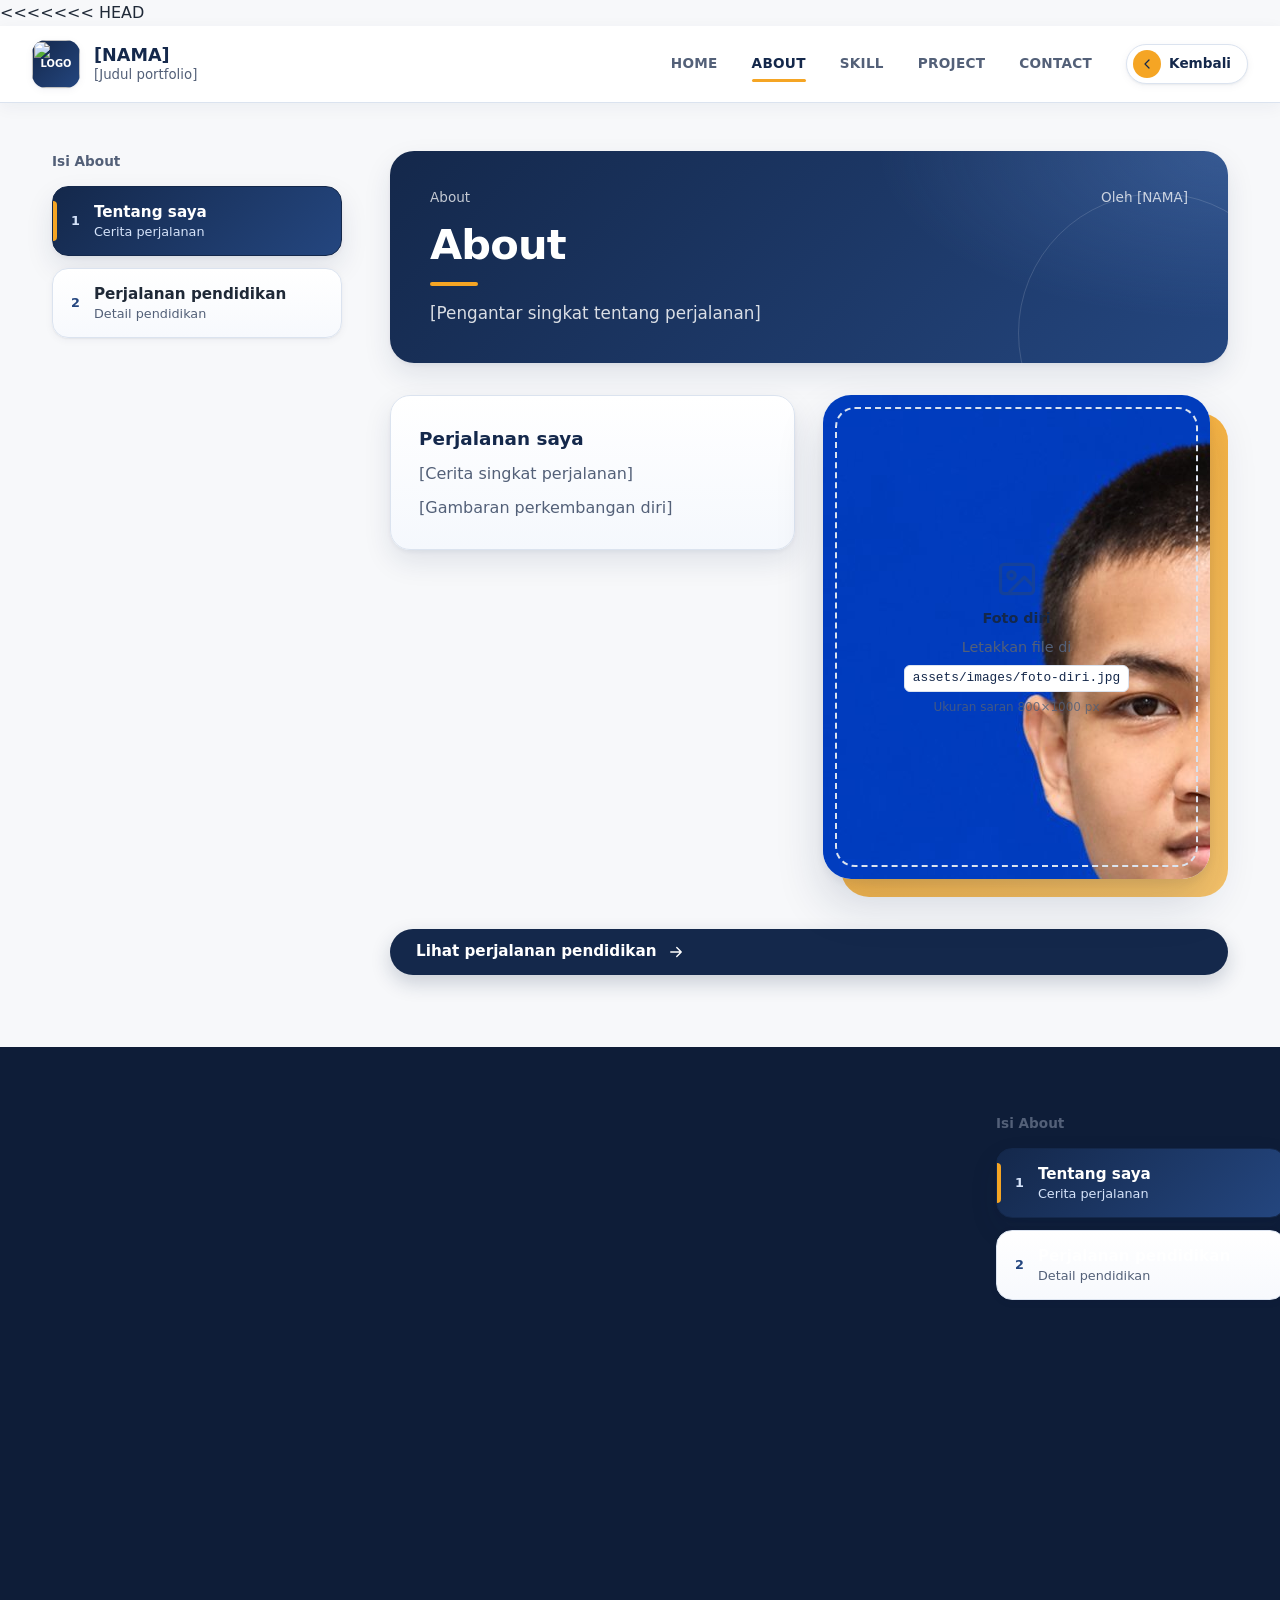
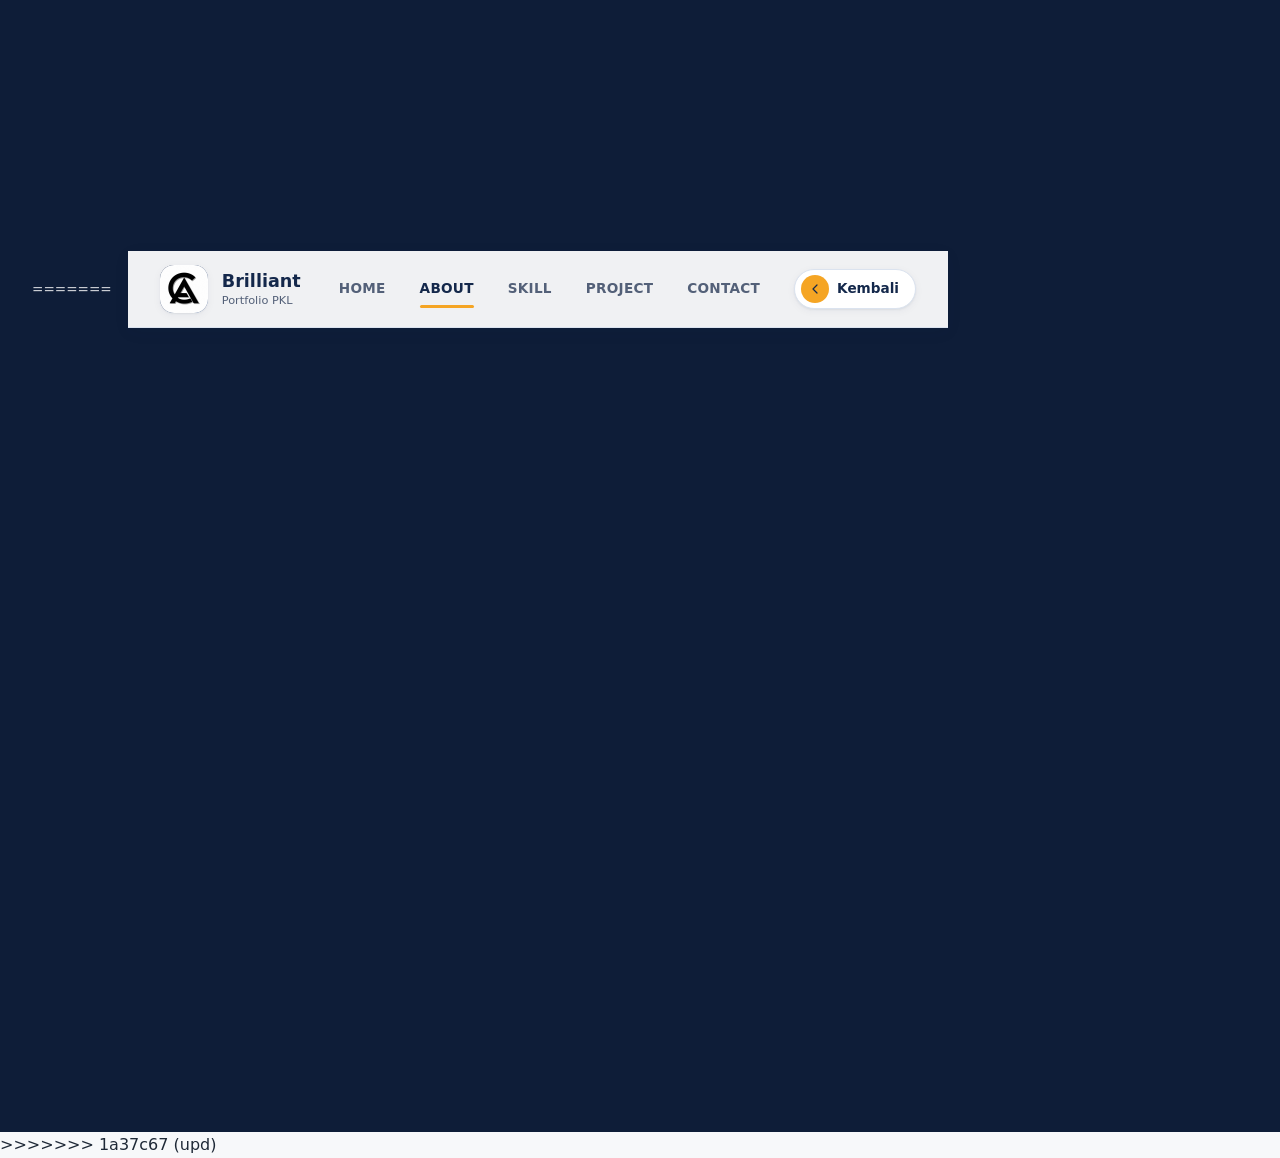
==== commit 045b9b1a: "upd" ====
--- a/about.html
+++ b/about.html
@@ -1,5 +1,7 @@
 <!DOCTYPE html>
+
 <html lang="id">
+<<<<<<< HEAD
   <head>
     <meta charset="utf-8"/>
     <meta content="width=device-width, initial-scale=1" name="viewport"/>
@@ -266,10 +268,245 @@
     </div>
     <footer class="site-footer">
       <p class="footer-note">
+=======
+<head>
+<meta charset="utf-8"/>
+<meta content="width=device-width, initial-scale=1" name="viewport"/>
+<title>About | Brilliant</title>
+<meta content="Profil dan perjalanan pendidikan Brilliant, siswa RPL SMK TI Bali Global Denpasar, serta cerita PKL di JPT Retailindo dan JPT Groserindo." name="description"/>
+<meta content="#14284b" name="theme-color"/>
+<meta content="website" property="og:type"/>
+<meta content="About | Brilliant" property="og:title"/>
+<meta content="Profil dan perjalanan pendidikan Brilliant, siswa RPL SMK TI Bali Global Denpasar, serta cerita PKL di JPT Retailindo dan JPT Groserindo." property="og:description"/>
+<link href="assets/images/logo.png" rel="icon" type="image/png"/>
+<link href="css/base.css" rel="stylesheet"/>
+<link href="css/layout.css" rel="stylesheet"/>
+<link href="css/components.css" rel="stylesheet"/>
+<link href="css/responsive.css" rel="stylesheet"/>
+<script defer="" src="js/script.js">
+</script>
+</head>
+<body>
+<a class="skip-link" href="#konten">
+      Lewati ke konten
+    </a>
+<!-- Kumpulan ikon (jangan diubah) -->
+<svg aria-hidden="true" focusable="false" height="0" style="position:absolute" width="0"><defs><symbol id="i-arrow" viewbox="0 0 24 24"><path d="M5 12h14M13 6l6 6-6 6"></path></symbol><symbol id="i-menu" viewbox="0 0 24 24"><path d="M4 7h16M4 12h16M4 17h16"></path></symbol><symbol id="i-back" viewbox="0 0 24 24"><path d="M15 6l-6 6 6 6"></path></symbol><symbol id="i-external" viewbox="0 0 24 24"><path d="M14 4h6v6M20 4l-9 9M18 14v5a1 1 0 01-1 1H5a1 1 0 01-1-1V7a1 1 0 011-1h5"></path></symbol><symbol id="i-image" viewbox="0 0 24 24"><rect height="16" rx="2" width="18" x="3" y="4"></rect><circle cx="9" cy="10" r="2"></circle><path d="M21 16l-5-5-8 8"></path></symbol></defs></svg>
+<header class="site-header">
+<a class="brand" href="index.html">
+<span class="brand-logo">
+<span class="logo-text">
+            LOGO
+          </span>
+<img alt="" height="96" src="assets/images/logo.png" width="96"/>
+</span>
+<span class="brand-text">
+<strong>
+            Brilliant
+          </strong>
+<small>
+            Portfolio PKL
+          </small>
+</span>
+</a>
+<div class="header-right">
+<button aria-controls="main-nav" aria-expanded="false" class="menu-toggle" type="button">
+<svg aria-hidden="true" class="i">
+<use href="#i-menu">
+</use>
+</svg>
+          Menu
+        </button>
+<nav aria-label="Navigasi utama" class="main-nav" id="main-nav">
+<ul>
+<li>
+<a href="index.html#home">
+                HOME
+              </a>
+</li>
+<li>
+<a aria-current="true" href="index.html#about">
+                ABOUT
+              </a>
+</li>
+<li>
+<a href="index.html#skill">
+                SKILL
+              </a>
+</li>
+<li>
+<a href="index.html#project">
+                PROJECT
+              </a>
+</li>
+<li>
+<a href="index.html#contact">
+                CONTACT
+              </a>
+</li>
+</ul>
+</nav>
+<a class="back-link btn btn--back" href="index.html#about">
+<span class="btn__circle">
+<svg aria-hidden="true" class="i">
+<use href="#i-back">
+</use>
+</svg>
+</span>
+<span class="btn__label">
+            Kembali
+          </span>
+</a>
+</div>
+</header>
+<div class="layout">
+<aside class="sidebar">
+<nav aria-label="Isi About">
+<p class="sidebar-title">
+            Isi About
+          </p>
+<ul class="side-list">
+<li>
+<a aria-current="page" class="side-item is-active" href="#cerita">
+<span class="side-num">
+                  1
+                </span>
+<span class="side-text">
+<strong>
+                    Tentang saya
+                  </strong>
+<small>
+                    Cerita perjalanan
+                  </small>
+</span>
+</a>
+</li>
+<li>
+<a class="side-item" href="#pendidikan">
+<span class="side-num">
+                  2
+                </span>
+<span class="side-text">
+<strong>
+                    Perjalanan pendidikan
+                  </strong>
+<small>
+                    Detail pendidikan
+                  </small>
+</span>
+</a>
+</li>
+</ul>
+</nav>
+</aside>
+<main class="content" id="konten">
+<article class="panel" id="cerita">
+<header class="panel-head">
+<div class="content-top">
+<p class="breadcrumb">
+                About
+              </p>
+<p class="author">
+                Oleh Brilliant
+              </p>
+</div>
+<h1>
+              About
+            </h1>
+<p class="lead">Perkenalan singkat dan cerita perjalanan PKL saya.</p>
+</header>
+<section class="two-column">
+<div class="card">
+<h2>
+                Perjalanan saya
+              </h2>
+<p>Saya Brilliant Almighty Nimbuzz Dafolky, siswa kelas XI Rekayasa Perangkat Lunak di SMK TI Bali Global Denpasar. Saya melaksanakan PKL di JPT Retailindo dan JPT Groserindo, Denpasar, pada 24 Juli sampai 21 Desember 2026. Di sana saya mengerjakan tugas seperti melengkapi gambar produk pada website perusahaan dengan bantuan AI (lebih dari 10.000 SKU hingga laporan disusun), membuat suara pengumuman dengan ElevenLabs, membuat wallpaper karyawan, serta mengerjakan tugas Git, GitHub, dan pengenalan Frontend.</p>
+<p>Selama PKL saya juga belajar membuat prompt yang jelas, dasar Microsoft Word dan Excel, serta memilih tools AI yang sesuai. Di luar tugas perusahaan, saya mengerjakan project web dan game sebagai latihan mandiri.</p>
+</div>
+<figure class="photo-frame">
+<div class="photo-slot">
+<img alt="Foto diri Brilliant" decoding="async" height="1000" loading="lazy" src="assets/images/foto-diri.jpg" width="800"/>
+<div class="slot-empty">
+<svg aria-hidden="true" class="i">
+<use href="#i-image">
+</use>
+</svg>
+<strong>
+                    Foto diri
+                  </strong>
+<span>
+                    Letakkan file di
+                  </span>
+<code>
+                    assets/images/foto-diri.jpg
+                  </code>
+<small>
+                    Ukuran saran 800×1000 px
+                  </small>
+</div>
+</div>
+</figure>
+</section>
+<a class="btn btn--secondary" href="#pendidikan">
+            Lihat perjalanan pendidikan
+            <svg aria-hidden="true" class="i">
+<use href="#i-arrow">
+</use>
+</svg>
+</a>
+</article>
+<article class="panel" hidden="" id="pendidikan">
+<header class="panel-head">
+<div class="content-top">
+<p class="breadcrumb">
+                About · Perjalanan pendidikan
+              </p>
+<p class="author">
+                Oleh Brilliant
+              </p>
+</div>
+<h1>
+              Perjalanan pendidikan
+            </h1>
+<p class="lead">Perjalanan pendidikan saya dari sekolah dasar hingga SMK.</p>
+</header>
+<ol class="timeline">
+<li class="timeline-item">
+<p class="timeline-year">2015 – 2022</p>
+<div class="card">
+<h3>Sekolah Dasar</h3>
+<p>SDN 7 Pedungan</p>
+
+</div>
+</li>
+<li class="timeline-item">
+<p class="timeline-year">2022 – 2025</p>
+<div class="card">
+<h3>Sekolah Menengah Pertama</h3>
+<p>SMP Dharma Wiweka</p>
+
+</div>
+</li>
+<li class="timeline-item">
+<p class="timeline-year">2025 – 2028</p>
+<div class="card">
+<h3>Sekolah Menengah Kejuruan</h3>
+<p>SMK TI Bali Global Denpasar</p>
+<p>Rekayasa Perangkat Lunak · sedang berjalan</p>
+</div>
+</li>
+</ol>
+</article>
+</main>
+</div>
+<footer class="site-footer">
+<p class="footer-note">
+>>>>>>> 1a37c67 (upd)
         ©
         <span data-year="">
           2026
         </span>
+<<<<<<< HEAD
         [NAMA] · [Teks kecil footer]
       </p>
       <div aria-label="Halaman 1 dari 2" class="page-indicator" role="img">
@@ -285,4 +522,21 @@
       </div>
     </footer>
   </body>
+=======
+        Brilliant · Portfolio Praktik Kerja Lapangan · SMK TI Bali Global Denpasar
+      </p>
+<div aria-label="Halaman 1 dari 2" class="page-indicator" role="img">
+<span class="dots">
+<span class="dot is-active">
+</span>
+<span class="dot">
+</span>
+</span>
+<span class="count">
+          01 / 02
+        </span>
+</div>
+</footer>
+</body>
+>>>>>>> 1a37c67 (upd)
 </html>
--- a/css/components.css
+++ b/css/components.css
@@ -192,7 +192,11 @@
 .photo-frame { position: relative; margin: 0; padding: 0 18px 18px 0; }
 .photo-frame::before { content: ""; position: absolute; inset: 18px 0 0 18px; border-radius: 28px; background: linear-gradient(135deg, var(--accent), #f8c46a); }
 .photo-slot { position: relative; z-index: 1; overflow: hidden; aspect-ratio: var(--ratio, 4 / 5); border-radius: 28px; background: linear-gradient(135deg, #fff, var(--tint)); box-shadow: var(--shadow-lg); }
+<<<<<<< HEAD
 .photo-slot--wide { --ratio: 16 / 10; }
+=======
+.photo-slot--wide { --ratio: 2 / 1; }
+>>>>>>> 1a37c67 (upd)
 .photo-slot img { position: absolute; inset: 0; z-index: 1; width: 100%; height: 100%; object-fit: cover; }
 .slot-empty { position: absolute; inset: 12px; display: flex; flex-direction: column; align-items: center; justify-content: center; gap: 6px; padding: 16px; text-align: center; border: 2px dashed var(--line); border-radius: 20px; color: var(--muted); font-size: 0.9rem; }
 .slot-empty svg { width: 44px; height: 44px; color: var(--navy-soft); opacity: 0.55; }
@@ -259,3 +263,9 @@
 .tag-list li { border: 1px solid var(--line); background: #fff; }
 .skill-proof { color: var(--muted); }
 .skill-proof a { color: var(--navy); font-weight: 700; text-decoration: underline; text-underline-offset: 3px; }
+<<<<<<< HEAD
+=======
+
+/* Penanda bagian yang menunggu data dari pemilik website. Hapus kelas ini setelah semua terisi. */
+.todo { padding: 1px 8px; border: 1px dashed #d4a017; border-radius: 6px; background: #fff7dd; color: #7a5a00; font-size: 0.92em; }
+>>>>>>> 1a37c67 (upd)
--- a/css/components.css
+++ b/css/components.css
@@ -192,7 +192,11 @@
 .photo-frame { position: relative; margin: 0; padding: 0 18px 18px 0; }
 .photo-frame::before { content: ""; position: absolute; inset: 18px 0 0 18px; border-radius: 28px; background: linear-gradient(135deg, var(--accent), #f8c46a); }
 .photo-slot { position: relative; z-index: 1; overflow: hidden; aspect-ratio: var(--ratio, 4 / 5); border-radius: 28px; background: linear-gradient(135deg, #fff, var(--tint)); box-shadow: var(--shadow-lg); }
+<<<<<<< HEAD
 .photo-slot--wide { --ratio: 16 / 10; }
+=======
+.photo-slot--wide { --ratio: 2 / 1; }
+>>>>>>> 1a37c67 (upd)
 .photo-slot img { position: absolute; inset: 0; z-index: 1; width: 100%; height: 100%; object-fit: cover; }
 .slot-empty { position: absolute; inset: 12px; display: flex; flex-direction: column; align-items: center; justify-content: center; gap: 6px; padding: 16px; text-align: center; border: 2px dashed var(--line); border-radius: 20px; color: var(--muted); font-size: 0.9rem; }
 .slot-empty svg { width: 44px; height: 44px; color: var(--navy-soft); opacity: 0.55; }
@@ -259,3 +263,9 @@
 .tag-list li { border: 1px solid var(--line); background: #fff; }
 .skill-proof { color: var(--muted); }
 .skill-proof a { color: var(--navy); font-weight: 700; text-decoration: underline; text-underline-offset: 3px; }
+<<<<<<< HEAD
+=======
+
+/* Penanda bagian yang menunggu data dari pemilik website. Hapus kelas ini setelah semua terisi. */
+.todo { padding: 1px 8px; border: 1px dashed #d4a017; border-radius: 6px; background: #fff7dd; color: #7a5a00; font-size: 0.92em; }
+>>>>>>> 1a37c67 (upd)
